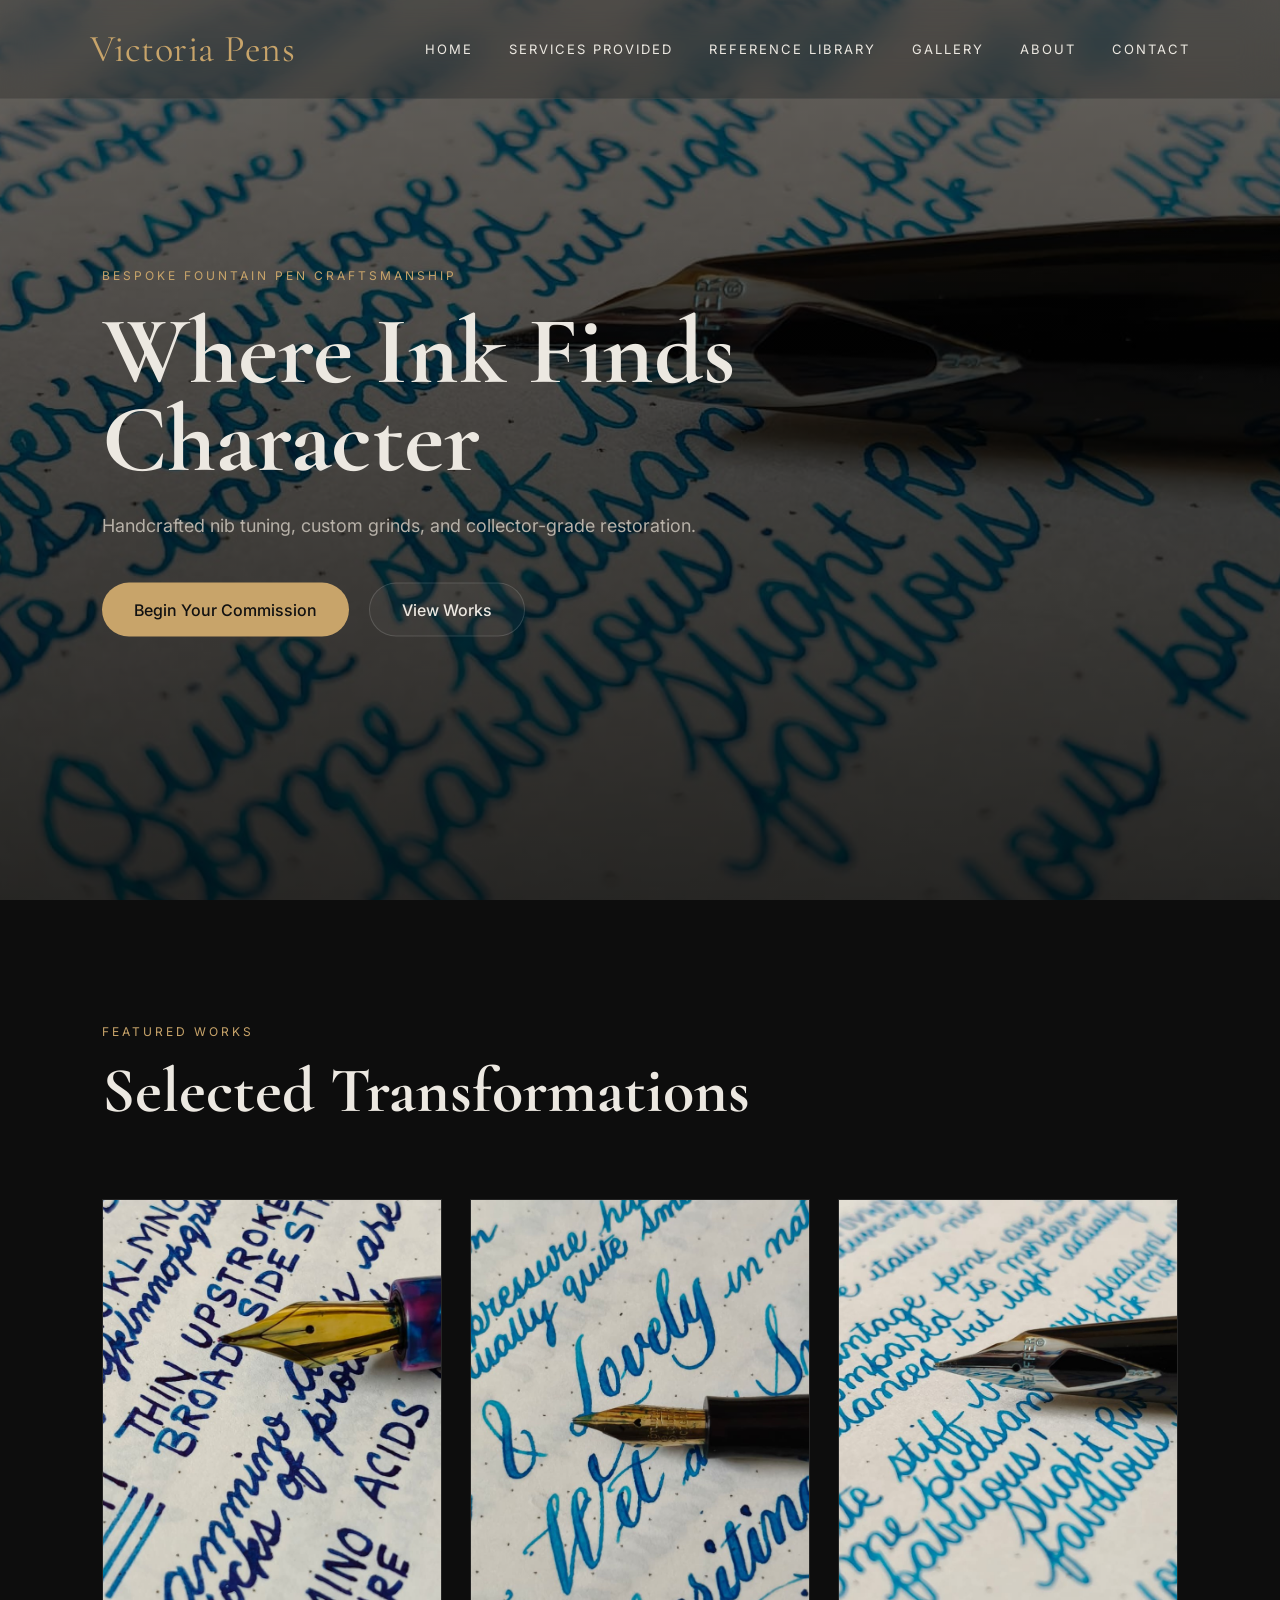
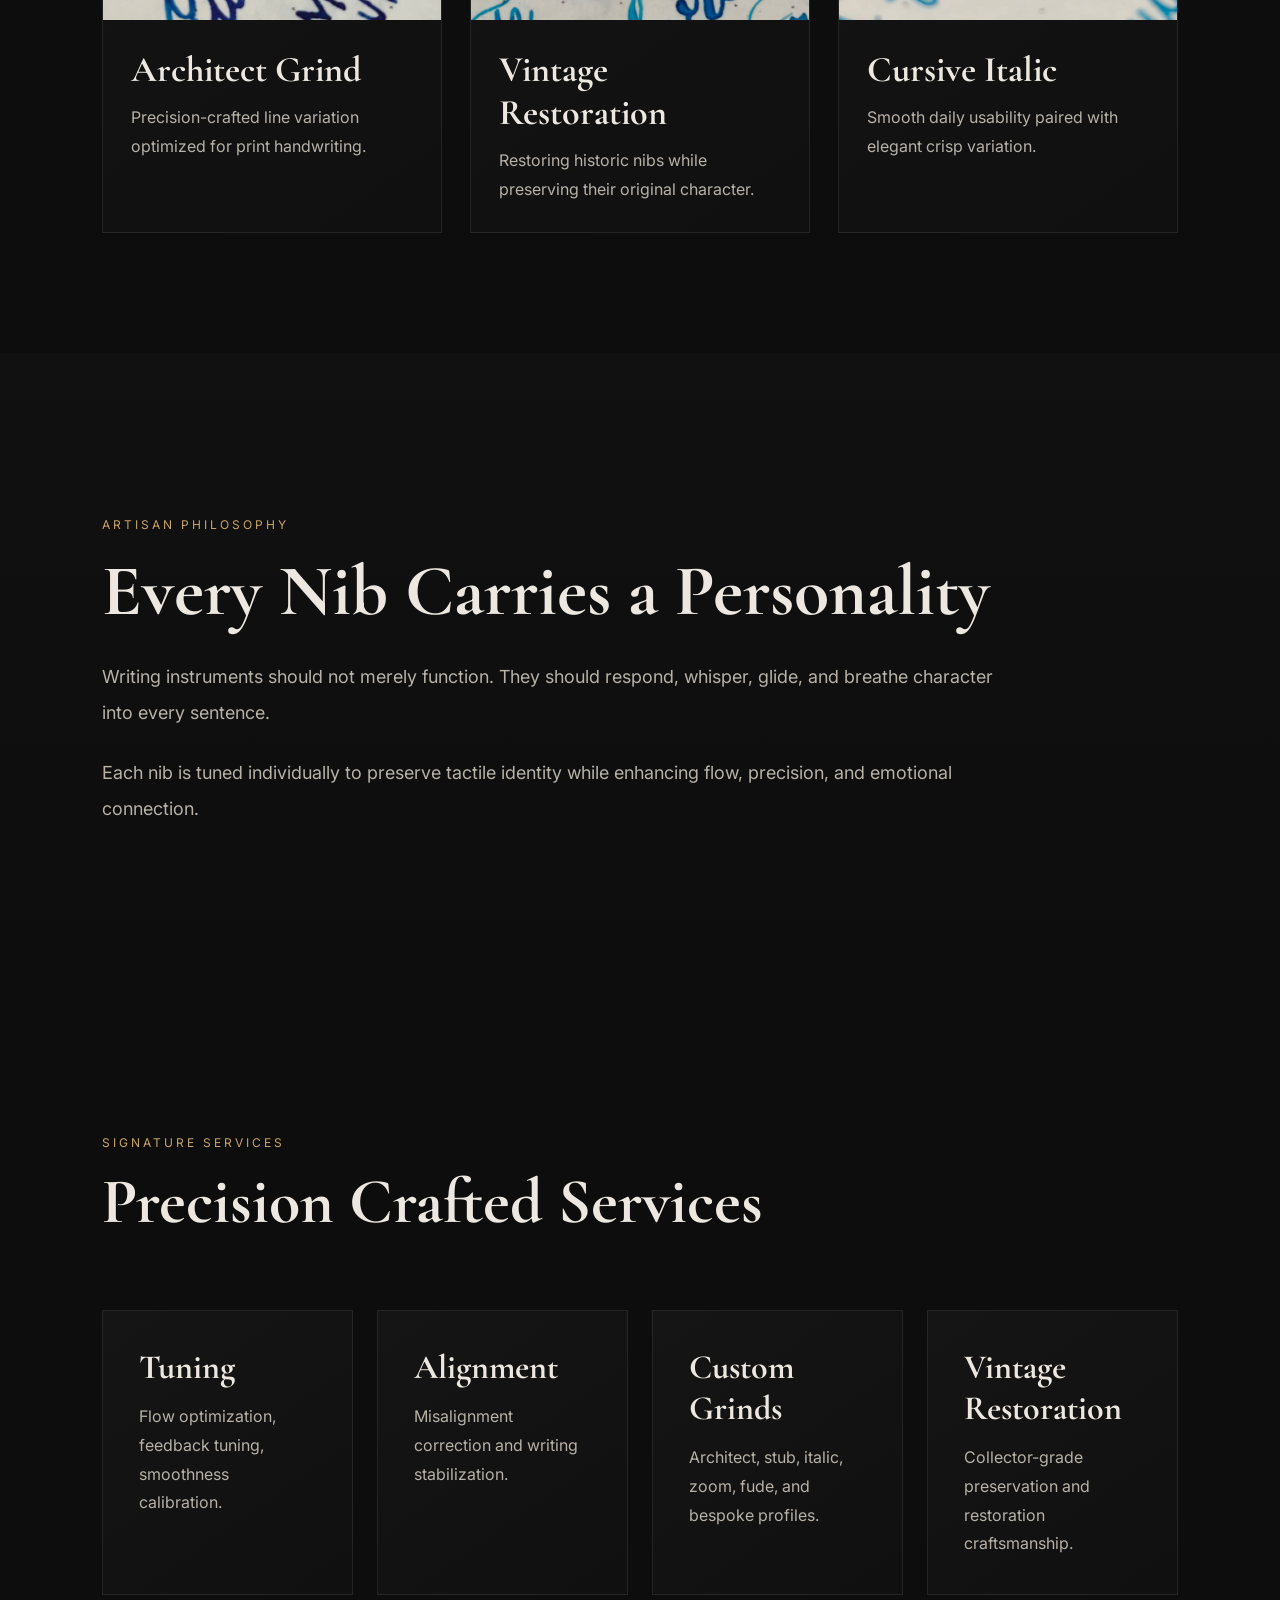
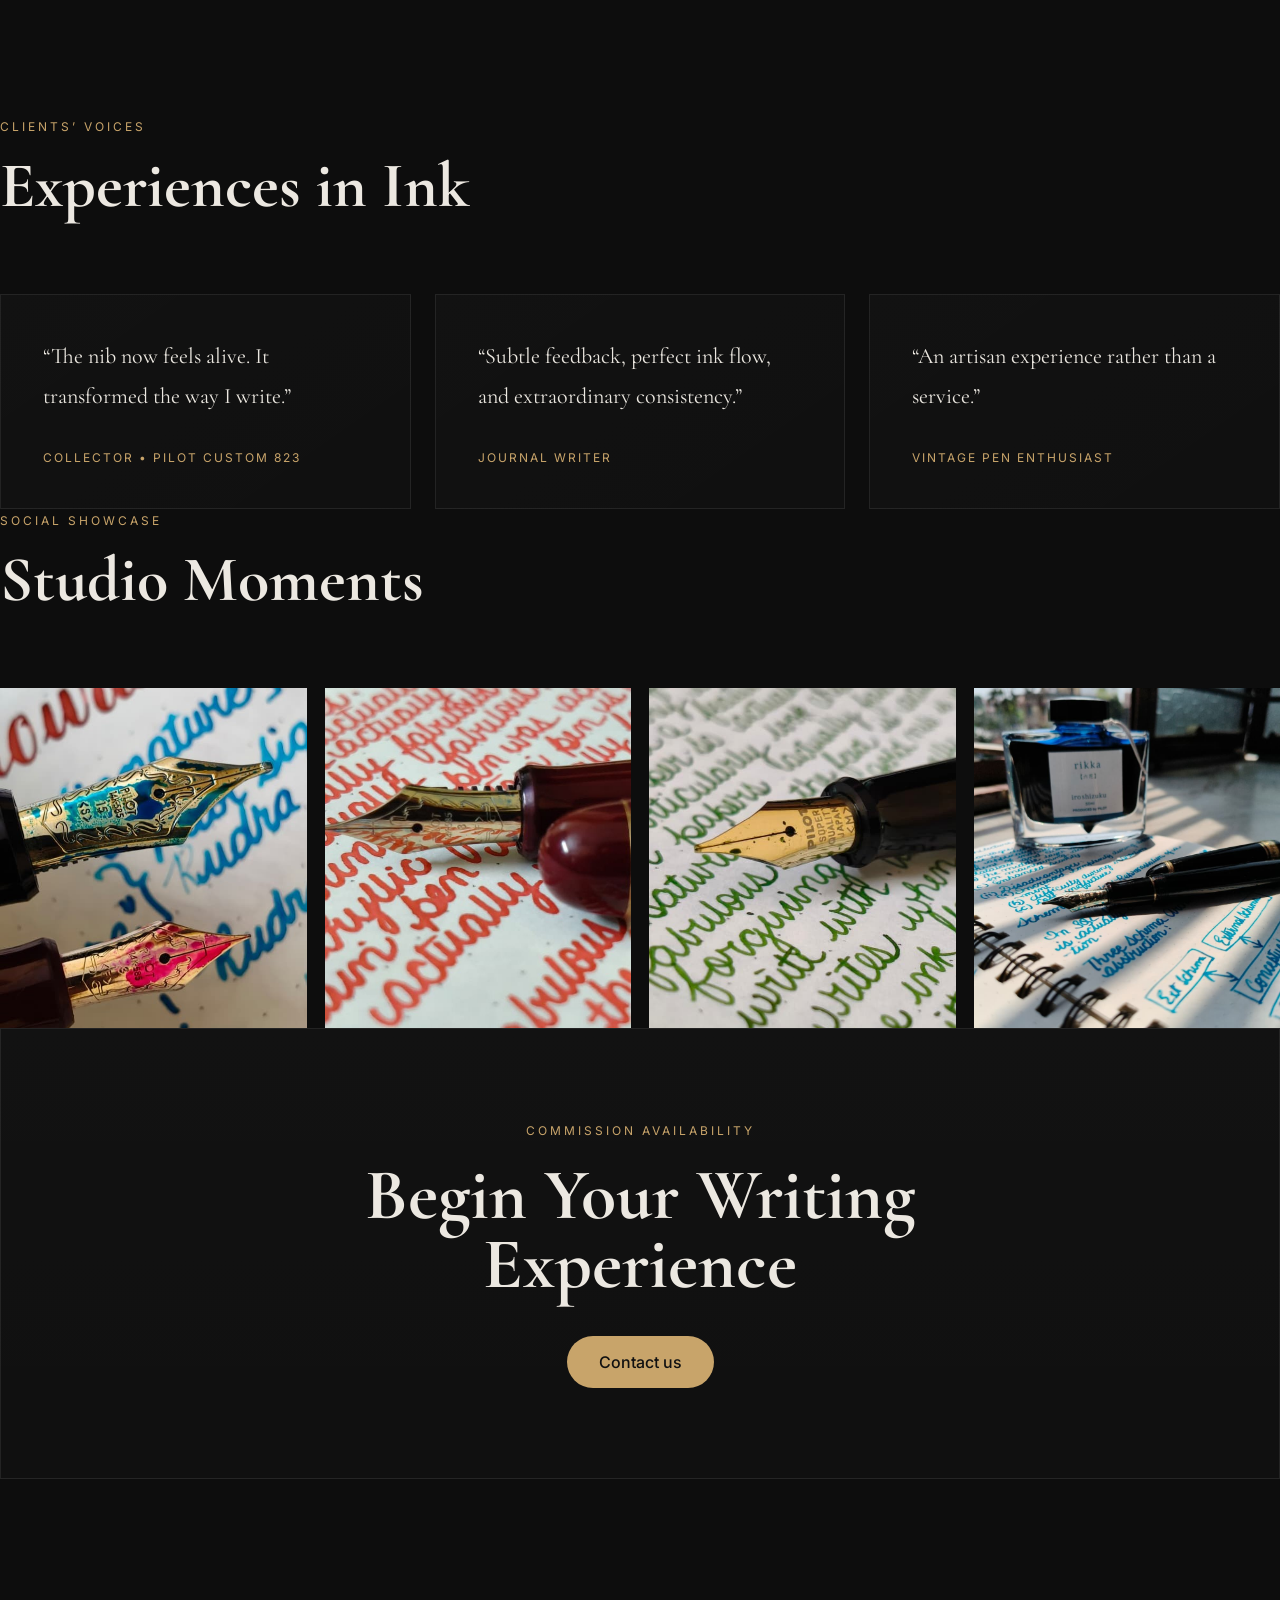
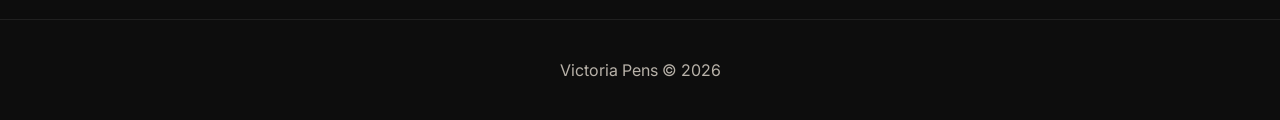
==== index.html @ be03575d "Add files via upload" ====
<!-- index.html -->
<!DOCTYPE html>
<html lang="en">
<head>
  <meta charset="UTF-8" />
  <meta name="viewport" content="width=device-width, initial-scale=1.0"/>
  <title>Victoria Pens</title>

  <link rel="stylesheet" href="css/style.css">
  <link rel="stylesheet" href="css/animations.css">
  <link rel="stylesheet" href="css/responsive.css">
</head>
<body>

  <div class="grain"></div>

  <header class="navbar">
    <a href="index.html"
       class="logo">
      Victoria Pens
    </a>

    <nav>
      <a href="index.html">Home</a>
      <a href="configurator.html">Services Provided</a>
      <a href="library.html">Reference Library</a>
      <a href="gallery.html">Gallery</a>
      <a href="about.html">About</a>
      <a href="contact.html">Contact</a>
    </nav>
  </header>

  <section class="hero">
    <img src="assets/images/hero-placeholder.jpeg" alt="">
    <div class="overlay"></div>

    <div class="hero-content">
      <span class="eyebrow">Bespoke Fountain Pen Craftsmanship</span>
      <h1>Where Ink Finds Character</h1>
      <p>
        Handcrafted nib tuning, custom grinds, and collector-grade restoration.
      </p>

      <div class="hero-buttons">
        <a href="configurator.html" class="btn-primary">Begin Your Commission</a>
        <a href="gallery.html" class="btn-secondary">View Works</a>
      </div>
    </div>
  </section>

  <section class="section reveal">
    <div class="section-heading">
      <span>Featured Works</span>
      <h2>Selected Transformations</h2>
    </div>

    <div class="featured-grid">
      <div class="featured-card">
        <img src="assets/images/nib-placeholder1.jpeg" alt="">
        <div class="card-content">
          <h3>Architect Grind</h3>
          <p>Precision-crafted line variation optimized for print handwriting.</p>
        </div>
      </div>

      <div class="featured-card">
        <img src="assets/images/nib-placeholder.jpeg" alt="">
        <div class="card-content">
          <h3>Vintage Restoration</h3>
          <p>Restoring historic nibs while preserving their original character.</p>
        </div>
      </div>

      <div class="featured-card">
        <img src="assets/images/nib-placeholder2.jpeg" alt="">
        <div class="card-content">
          <h3>Cursive Italic</h3>
          <p>Smooth daily usability paired with elegant crisp variation.</p>
        </div>
      </div>
    </div>
  </section>

  <section class="philosophy reveal">
    <div class="philosophy-content">
      <span>Artisan Philosophy</span>
      <h2>Every Nib Carries a Personality</h2>

      <p>
        Writing instruments should not merely function. They should respond,
        whisper, glide, and breathe character into every sentence.
      </p>

      <p>
        Each nib is tuned individually to preserve tactile identity while
        enhancing flow, precision, and emotional connection.
      </p>
    </div>
  </section>

  <section class="section reveal">
    <div class="section-heading">
      <span>Signature Services</span>
      <h2>Precision Crafted Services</h2>
    </div>

    <div class="service-grid">

      <div class="service-card">
        <h3>Tuning</h3>
        <p>Flow optimization, feedback tuning, smoothness calibration.</p>
      </div>

      <div class="service-card">
        <h3>Alignment</h3>
        <p>Misalignment correction and writing stabilization.</p>
      </div>

      <div class="service-card">
        <h3>Custom Grinds</h3>
        <p>Architect, stub, italic, zoom, fude, and bespoke profiles.</p>
      </div>

      <div class="service-card">
        <h3>Vintage Restoration</h3>
        <p>Collector-grade preservation and restoration craftsmanship.</p>
      </div>

    </div>
  </section>

  <section class="voices reveal">
    <div class="section-heading">
      <span>Clients’ Voices</span>
      <h2>Experiences in Ink</h2>
    </div>

    <div class="quote-grid">

      <div class="quote-card">
        <p>
          “The nib now feels alive. It transformed the way I write.”
        </p>
        <span>Collector • Pilot Custom 823</span>
      </div>

      <div class="quote-card">
        <p>
          “Subtle feedback, perfect ink flow, and extraordinary consistency.”
        </p>
        <span>Journal Writer</span>
      </div>

      <div class="quote-card">
        <p>
          “An artisan experience rather than a service.”
        </p>
        <span>Vintage Pen Enthusiast</span>
      </div>

    </div>
  </section>

  <section class="social-grid reveal">
    <div class="section-heading">
      <span>Social Showcase</span>
      <h2>Studio Moments</h2>
    </div>

    <div class="gallery-preview">
      <img src="assets/images/sample-placeholder.jpeg" alt="">
      <img src="assets/images/sample-placeholder1.jpeg" alt="">
      <img src="assets/images/sample-placeholder2.jpeg" alt="">
      <img src="assets/images/sample-placeholder3.jpeg" alt="">
    </div>
  </section>

  <section class="contact-preview reveal">
    <div class="contact-box">
      <span>Commission Availability</span>
      <h2>Begin Your Writing Experience</h2>

      <a href="contact.html" class="btn-primary">
        Contact us
      </a>
    </div>
  </section>

  <footer>
    <p>Victoria Pens © 2026</p>
  </footer>

  <script src="js/main.js"></script>
</body>
</html>
---- css/style.css ----
/* ========================================
   GLOBAL IMPORTS
======================================== */

@import url('https://fonts.googleapis.com/css2?family=Cormorant+Garamond:wght@400;500;600;700&family=Inter:wght@300;400;500;600&display=swap');

/* ========================================
   ROOT VARIABLES
======================================== */

:root{
  --bg:#0d0d0d;
  --bg2:#161616;
  --bg3:#1f1f1f;
  --gold:#c8a46a;
  --gold-soft:#d8b57d;
  --text:#ece8e1;
  --muted:#b7b1a8;
  --border:rgba(255,255,255,0.08);
}

/* ========================================
   GLOBAL RESET
======================================== */

*{
  margin:0;
  padding:0;
  box-sizing:border-box;
}

html{
  scroll-behavior:smooth;
}

body{
  background:var(--bg);
  color:var(--text);
  font-family:'Inter',sans-serif;
  overflow-x:hidden;
}

img{
  width:100%;
  display:block;
}

a{
  text-decoration:none;
  color:inherit;
}

button,
input,
textarea{
  font-family:'Inter',sans-serif;
}

/* ========================================
   GRAIN OVERLAY
======================================== */

.grain{
  position:fixed;
  inset:0;
  pointer-events:none;
  opacity:0.05;
  z-index:999;
  background-image:url("https://www.transparenttextures.com/patterns/paper-fibers.png");
}

/* ========================================
   NAVBAR
======================================== */

.navbar{
  position:fixed;

  top:0;
  left:0;

  width:100%;

  z-index:100;

  padding:26px 7%;

  display:flex;
  justify-content:space-between;
  align-items:center;

  background:rgba(0,0,0,.22);

  backdrop-filter:blur(18px);

  border-bottom:1px solid rgba(255,255,255,.05);
}

.logo{
  font-size:38px;

  color:var(--gold);

  font-family:'Cormorant Garamond',serif;

  letter-spacing:.5px;
}

nav{
  display:flex;

  gap:36px;
}

nav a{
  position:relative;

  font-size:13px;

  text-transform:uppercase;

  letter-spacing:2px;

  transition:.35s;
}

nav a::after{
  content:"";

  position:absolute;

  left:0;
  bottom:-8px;

  width:0%;
  height:1px;

  background:var(--gold);

  transition:.35s;
}

nav a:hover{
  color:var(--gold);
}

nav a:hover::after{
  width:100%;
}


/* ========================================
   HERO
======================================== */

.hero,
.configurator-hero{
  position:relative;
  height:100vh;
  overflow:hidden;
}

.hero img,
.configurator-hero img{
  width:100%;
  height:100%;
  object-fit:cover;
  transform:scale(1.05);
}

.overlay{
  position:absolute;
  inset:0;

  background:
  linear-gradient(
    to bottom,
    rgba(0,0,0,.55),
    rgba(0,0,0,.82)
  );
}

.hero-content,
.configurator-hero-content{
  position:absolute;
  top:50%;
  left:8%;
  transform:translateY(-50%);

  max-width:760px;

  z-index:5;
}

.hero-content span,
.configurator-hero-content span,
.eyebrow{
  color:var(--gold);
  text-transform:uppercase;
  letter-spacing:3px;
  font-size:12px;
}

.hero-content h1,
.configurator-hero-content h1{
  font-family:'Cormorant Garamond',serif;

  font-size:96px;

  line-height:.92;

  margin:24px 0;
}

.hero-content p,
.configurator-hero-content p{
  color:var(--muted);

  line-height:1.9;

  font-size:18px;

  max-width:620px;

  margin-bottom:40px;
}

.hero-buttons{
  display:flex;
  gap:20px;
  flex-wrap:wrap;
}

/* ========================================
   BUTTONS
======================================== */

.btn-primary,
.btn-secondary{
  display:inline-flex;
  align-items:center;
  justify-content:center;

  padding:16px 32px;

  border-radius:999px;

  transition:.4s;

  font-weight:500;
}

.btn-primary{
  background:var(--gold);
  color:#111;
}

.btn-primary:hover{
  transform:translateY(-4px);

  box-shadow:
  0 15px 35px rgba(200,164,106,.25);
}

.btn-secondary{
  border:1px solid rgba(255,255,255,.14);

  background:rgba(255,255,255,.03);

  color:var(--text);
}

.btn-secondary:hover{
  border-color:rgba(200,164,106,.45);
  transform:translateY(-4px);
}

/* ========================================
   GENERAL SECTIONS
======================================== */

.section{
  padding:120px 8%;
}

.section-heading{
  margin-bottom:70px;
}

.section-heading span{
  color:var(--gold);

  text-transform:uppercase;

  letter-spacing:3px;

  font-size:12px;
}

.section-heading h2{
  margin-top:12px;

  font-size:64px;

  font-family:'Cormorant Garamond',serif;
}

/* ========================================
   FEATURED GRID
======================================== */

.featured-grid{
  display:grid;
  grid-template-columns:repeat(3,1fr);
  gap:28px;
}

.featured-card{
  overflow:hidden;

  background:
  linear-gradient(
    145deg,
    rgba(255,255,255,.03),
    rgba(255,255,255,.01)
  );

  border:1px solid var(--border);

  transition:.45s;
}

.featured-card:hover{
  transform:translateY(-8px);

  border-color:rgba(200,164,106,.45);
}

.featured-card img{
  height:420px;
  object-fit:cover;
}

.card-content{
  padding:28px;
}

.card-content h3{
  font-size:36px;
  margin-bottom:12px;
  font-family:'Cormorant Garamond',serif;
}

.card-content p{
  color:var(--muted);
  line-height:1.8;
}

/* ========================================
   PHILOSOPHY SECTION
======================================== */

.philosophy{
  padding:160px 8%;

  background:
  linear-gradient(
    180deg,
    rgba(255,255,255,.015),
    transparent
  );
}

.philosophy-content{
  max-width:920px;
}

.philosophy-content span{
  color:var(--gold);
  text-transform:uppercase;
  letter-spacing:3px;
  font-size:12px;
}

.philosophy-content h2{
  font-size:72px;
  line-height:.95;
  margin:24px 0 34px;
  font-family:'Cormorant Garamond',serif;
}

.philosophy-content p{
  color:var(--muted);
  font-size:18px;
  line-height:2;
  margin-bottom:24px;
}

/* ========================================
   SERVICES
======================================== */

.service-grid{
  display:grid;
  grid-template-columns:repeat(4,1fr);
  gap:24px;
}

.service-card{
  padding:36px;

  background:
  linear-gradient(
    145deg,
    rgba(255,255,255,.03),
    rgba(255,255,255,.01)
  );

  border:1px solid var(--border);

  transition:.45s;
}

.service-card:hover{
  transform:translateY(-8px);

  border-color:rgba(200,164,106,.45);
}

.service-card h3{
  font-size:34px;
  margin-bottom:14px;
  font-family:'Cormorant Garamond',serif;
}

.service-card p{
  color:var(--muted);
  line-height:1.8;
}

/* ========================================
   QUOTES
======================================== */

.quote-grid{
  display:grid;
  grid-template-columns:repeat(3,1fr);
  gap:24px;
}

.quote-card{
  padding:42px;

  border:1px solid var(--border);

  background:
  linear-gradient(
    145deg,
    rgba(255,255,255,.02),
    rgba(255,255,255,.01)
  );
}

.quote-card p{
  font-size:22px;
  line-height:1.8;
  margin-bottom:30px;
  font-family:'Cormorant Garamond',serif;
}

.quote-card span{
  color:var(--gold);
  text-transform:uppercase;
  letter-spacing:2px;
  font-size:12px;
}

/* ========================================
   SOCIAL GALLERY
======================================== */

.gallery-preview{
  display:grid;
  grid-template-columns:repeat(4,1fr);
  gap:18px;
}

.gallery-preview img{
  height:340px;
  object-fit:cover;

  transition:.45s;
}

.gallery-preview img:hover{
  transform:scale(1.03);
}

/* ========================================
   CONTACT PREVIEW
======================================== */

.contact-preview{
  padding-bottom:140px;
}

.contact-box{
  padding:90px;

  text-align:center;

  border:1px solid var(--border);

  background:
  linear-gradient(
    180deg,
    rgba(255,255,255,.02),
    rgba(255,255,255,.01)
  );
}

.contact-box span{
  color:var(--gold);
  text-transform:uppercase;
  letter-spacing:3px;
  font-size:12px;
}

.contact-box h2{
  font-size:72px;
  line-height:.95;
  margin:22px auto 38px;
  max-width:760px;
  font-family:'Cormorant Garamond',serif;
}

/* ========================================
   FOOTER
======================================== */

footer{
  padding:40px 8%;

  border-top:1px solid var(--border);

  text-align:center;

  color:var(--muted);
}

/* ========================================
   GALLERY PAGE
======================================== */

.masonry-grid{
  columns:3;
  column-gap:20px;
}

.masonry-item{
  break-inside:avoid;
  margin-bottom:20px;
}

.masonry-item img{
  border:1px solid var(--border);
  transition:.4s;
  cursor:pointer;
}

.masonry-item img:hover{
  transform:scale(1.02);
}

.lightbox{
  position:fixed;
  inset:0;

  background:rgba(0,0,0,.92);

  display:flex;
  align-items:center;
  justify-content:center;

  opacity:0;
  pointer-events:none;

  transition:.4s;

  z-index:9999;
}

.lightbox.active{
  opacity:1;
  pointer-events:auto;
}

.lightbox img{
  width:auto;
  max-width:85%;
  max-height:85%;
}

/* ========================================
   CONTACT PAGE
======================================== */

.contact-form{
  max-width:900px;
  margin:auto;
}

.contact-form form{
  display:flex;
  flex-direction:column;
  gap:22px;
}

.contact-form input,
.contact-form textarea{
  background:rgba(255,255,255,.03);

  border:1px solid var(--border);

  padding:22px;

  color:var(--text);

  font-size:15px;
}

.contact-form textarea{
  min-height:220px;
  resize:none;
}

.contact-form input:focus,
.contact-form textarea:focus{
  outline:none;

  border-color:rgba(200,164,106,.45);
}

/* ========================================
   CONFIGURATOR
======================================== */
.configurator-container{
  display:grid;

  grid-template-columns:1.5fr .75fr;

  gap:50px;

  align-items:start;
}

.configurator-left{
  display:flex;
  flex-direction:column;
  gap:120px;
}

.config-block{
  position:relative;
}

.config-block::before{
  content:"";

  position:absolute;

  left:-30px;
  top:0;

  width:1px;
  height:100%;

  background:
  linear-gradient(
    to bottom,
    rgba(200,164,106,.45),
    transparent
  );
}

.config-title span{
  color:var(--gold);
  text-transform:uppercase;
  letter-spacing:3px;
  font-size:12px;
}

.config-title h3{
  font-size:64px;
  margin-top:14px;
  margin-bottom:40px;
  font-family:'Cormorant Garamond',serif;
}

/* ========================================
   CONFIG INPUTS
======================================== */

.luxury-inputs{
  display:grid;
  grid-template-columns:1fr 1fr;
  gap:20px;
}

.luxury-inputs input{
  background:rgba(255,255,255,.03);

  border:1px solid var(--border);

  padding:22px;

  color:var(--text);
}

/* ========================================
   MATERIAL GRID
======================================== */

.material-grid{
  display:grid;
  grid-template-columns:repeat(2,1fr);
  gap:24px;
}

.material-card,
.service-mini-card{
  position:relative;

  overflow:hidden;

  background:
  linear-gradient(
    145deg,
    rgba(255,255,255,.03),
    rgba(255,255,255,.01)
  );

  border:1px solid var(--border);

  cursor:pointer;

  transition:.45s;
}

.material-card{
  padding:34px;
}

.service-mini-card{
  padding:24px;
  min-height:210px;
}

.material-card:hover,
.service-mini-card:hover{
  transform:translateY(-6px);

  border-color:rgba(200,164,106,.45);
}

.material-card.selected,
.service-mini-card.selected{
  border-color:var(--gold);

  box-shadow:
  0 0 40px rgba(200,164,106,.12);
}

.material-card h4,
.service-mini-card h4{
  font-size:30px;
  margin-bottom:12px;
  font-family:'Cormorant Garamond',serif;
}

.material-card p,
.service-mini-card p{
  color:var(--muted);
  line-height:1.7;
  font-size:14px;
}

.service-mini-card span{
  display:block;
  margin-top:18px;
  color:var(--gold);
  text-transform:uppercase;
  letter-spacing:2px;
  font-size:12px;
}

/* ========================================
   SERVICE TIERS
======================================== */

.service-tier{
  margin-bottom:70px;
}

.service-tier-header{
  margin-bottom:34px;
  position:relative;
  padding-left:28px;
}

.service-tier-header::before{
  content:"";

  position:absolute;

  left:0;
  top:8px;

  width:4px;
  height:90%;

  border-radius:999px;

  background:
  linear-gradient(
    to bottom,
    var(--gold),
    rgba(200,164,106,.2)
  );
}

.service-tier-header span{
  color:var(--gold);

  text-transform:uppercase;

  letter-spacing:5px;

  font-size:20px;

  font-weight:700;
}

.service-tier-header h4{
  margin-top:14px;

  font-size:68px;

  line-height:.95;

  font-family:'Cormorant Garamond',serif;
}

.service-grid-modern{
  display:grid;
  grid-template-columns:1fr;
  gap:18px;
}

.tier-two-grid{
  grid-template-columns:repeat(2,1fr);
}

/* ========================================
   SIDEBAR
======================================== */
.configurator-sidebar{

  position:sticky;

  top:110px;

  align-self:start;

  height:max-content;

}

.summary-card{
  padding:40px;

  border:1px solid var(--border);

  background:
  linear-gradient(
    180deg,
    rgba(20,20,20,.96),
    rgba(10,10,10,.96)
  );
}

.summary-card h2{
  font-size:54px;
  margin:24px 0;
  font-family:'Cormorant Garamond',serif;
}

.summary-price{
  margin:60px 0;

  color:var(--gold);

  font-family:'Cormorant Garamond',serif;
}

.summary-price::before{
  content:"₹";

  font-size:120px;

  color:var(--gold);
}

.summary-price #livePrice{
  display:block;

  font-size:120px;

  line-height:.82;

  letter-spacing:-6px;

  font-weight:700;

  color:#f3e7d1;

  font-family:'Cormorant Garamond',serif;
}

.small-price-text{
  display:block;

  font-size:24px !important;

  line-height:1.3 !important;

  letter-spacing:0 !important;

  max-width:240px;
}

.summary-details{
  display:flex;
  flex-direction:column;
  gap:30px;
}

.summary-item{
  padding-bottom:24px;
  border-bottom:1px solid rgba(255,255,255,.06);
}

.summary-item label{
  display:block;
  margin-bottom:12px;
  color:var(--gold);
  text-transform:uppercase;
  letter-spacing:2px;
  font-size:11px;
}

.summary-item p{
  line-height:1.8;
}

.summary-btn{
  width:100%;
  margin-top:40px;
}

/* ========================================
   REVEAL ANIMATION
======================================== */

.reveal{
  opacity:0;
  transform:translateY(40px);
  transition:1s;
}

.reveal.active{
  opacity:1;
  transform:translateY(0);
}

/* ========================================
   RESPONSIVE
======================================== */

@media(max-width:1200px){

  .featured-grid,
  .service-grid,
  .quote-grid{
    grid-template-columns:repeat(2,1fr);
  }

}

@media(max-width:1100px){

  .configurator-container{
    grid-template-columns:1fr;
  }

  .configurator-sidebar{
    position:relative;
    top:auto;
  }

}

@media(max-width:900px){

  .featured-grid,
  .service-grid,
  .quote-grid,
  .gallery-preview,
  .material-grid,
  .tier-two-grid,
  .luxury-inputs{
    grid-template-columns:1fr;
  }

  .masonry-grid{
    columns:1;
  }

}

@media(max-width:768px){

  nav{
    display:none;
  }

  .hero,
  .configurator-hero{
    height:75vh;
  }

  .hero-content h1,
  .configurator-hero-content h1{
    font-size:58px;
  }

  .section-heading h2,
  .config-title h3,
  .contact-box h2,
  .philosophy-content h2{
    font-size:42px;
  }

  .service-tier-header h4{
    font-size:42px;
  }

  .summary-card h2{
    font-size:42px;
  }

  .summary-price::before,
  .summary-price #livePrice{
    font-size:72px;
  }

  .contact-box{
    padding:50px 30px;
  }

}

@media(max-width:480px){

  .hero-content,
  .configurator-hero-content{
    left:5%;
    max-width:90%;
  }

  .hero-content h1,
  .configurator-hero-content h1{
    font-size:38px;
  }

}
---- css/animations.css ----
/* css/animations.css */

.reveal{
  opacity:0;
  transform:translateY(60px);
  transition:1s ease;
}

.reveal.active{
  opacity:1;
  transform:translateY(0);
}
---- css/responsive.css ----
/* css/responsive.css */

@media(max-width:1100px){

  .featured-grid,
  .service-grid,
  .quote-grid,
  .gallery-preview{
    grid-template-columns:1fr 1fr;
  }

  .hero h1{
    font-size:72px;
  }
}

@media(max-width:768px){

  nav{
    display:none;
  }

  .hero h1{
    font-size:52px;
  }

  .section-heading h2{
    font-size:42px;
  }

  .featured-grid,
  .service-grid,
  .quote-grid,
  .gallery-preview{
    grid-template-columns:1fr;
  }

  .hero-buttons{
    flex-direction:column;
  }

  .contact-box{
    padding:50px 30px;
  }

  .contact-box h2{
    font-size:42px;
  }
}
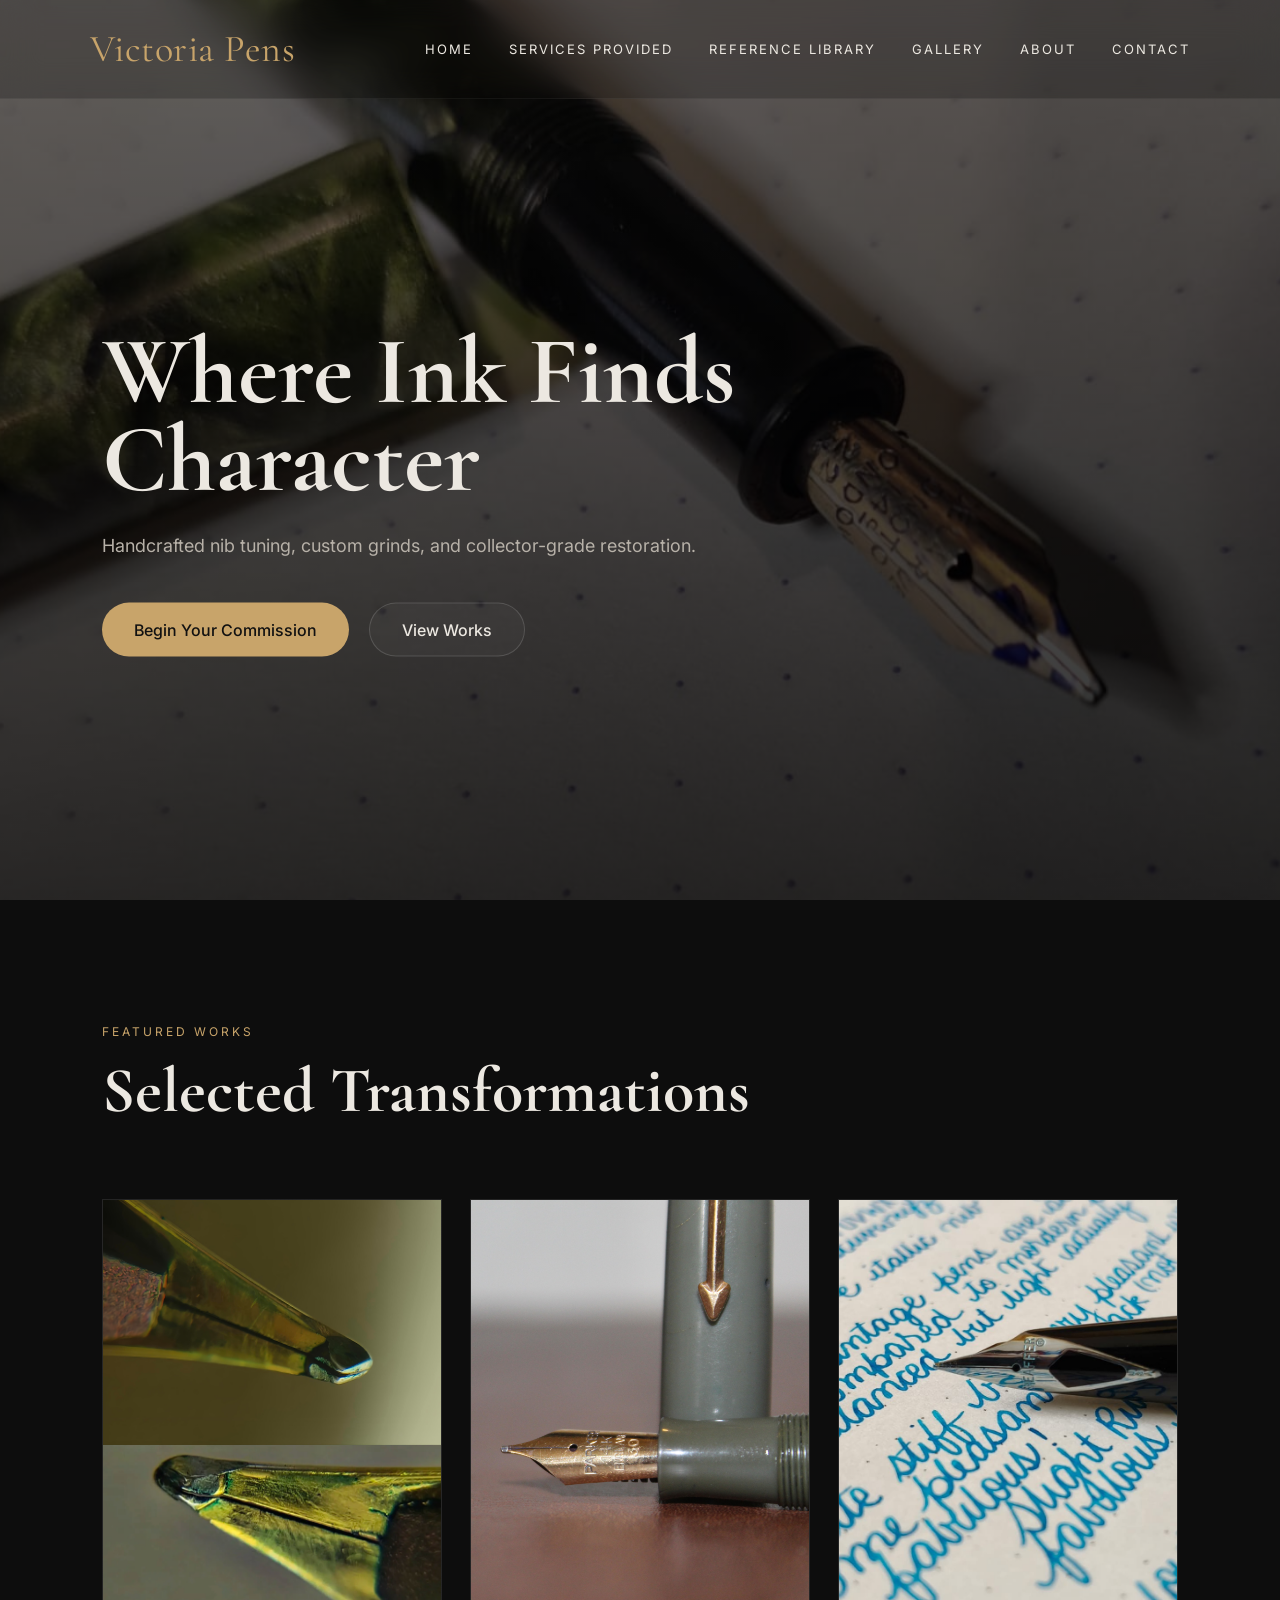
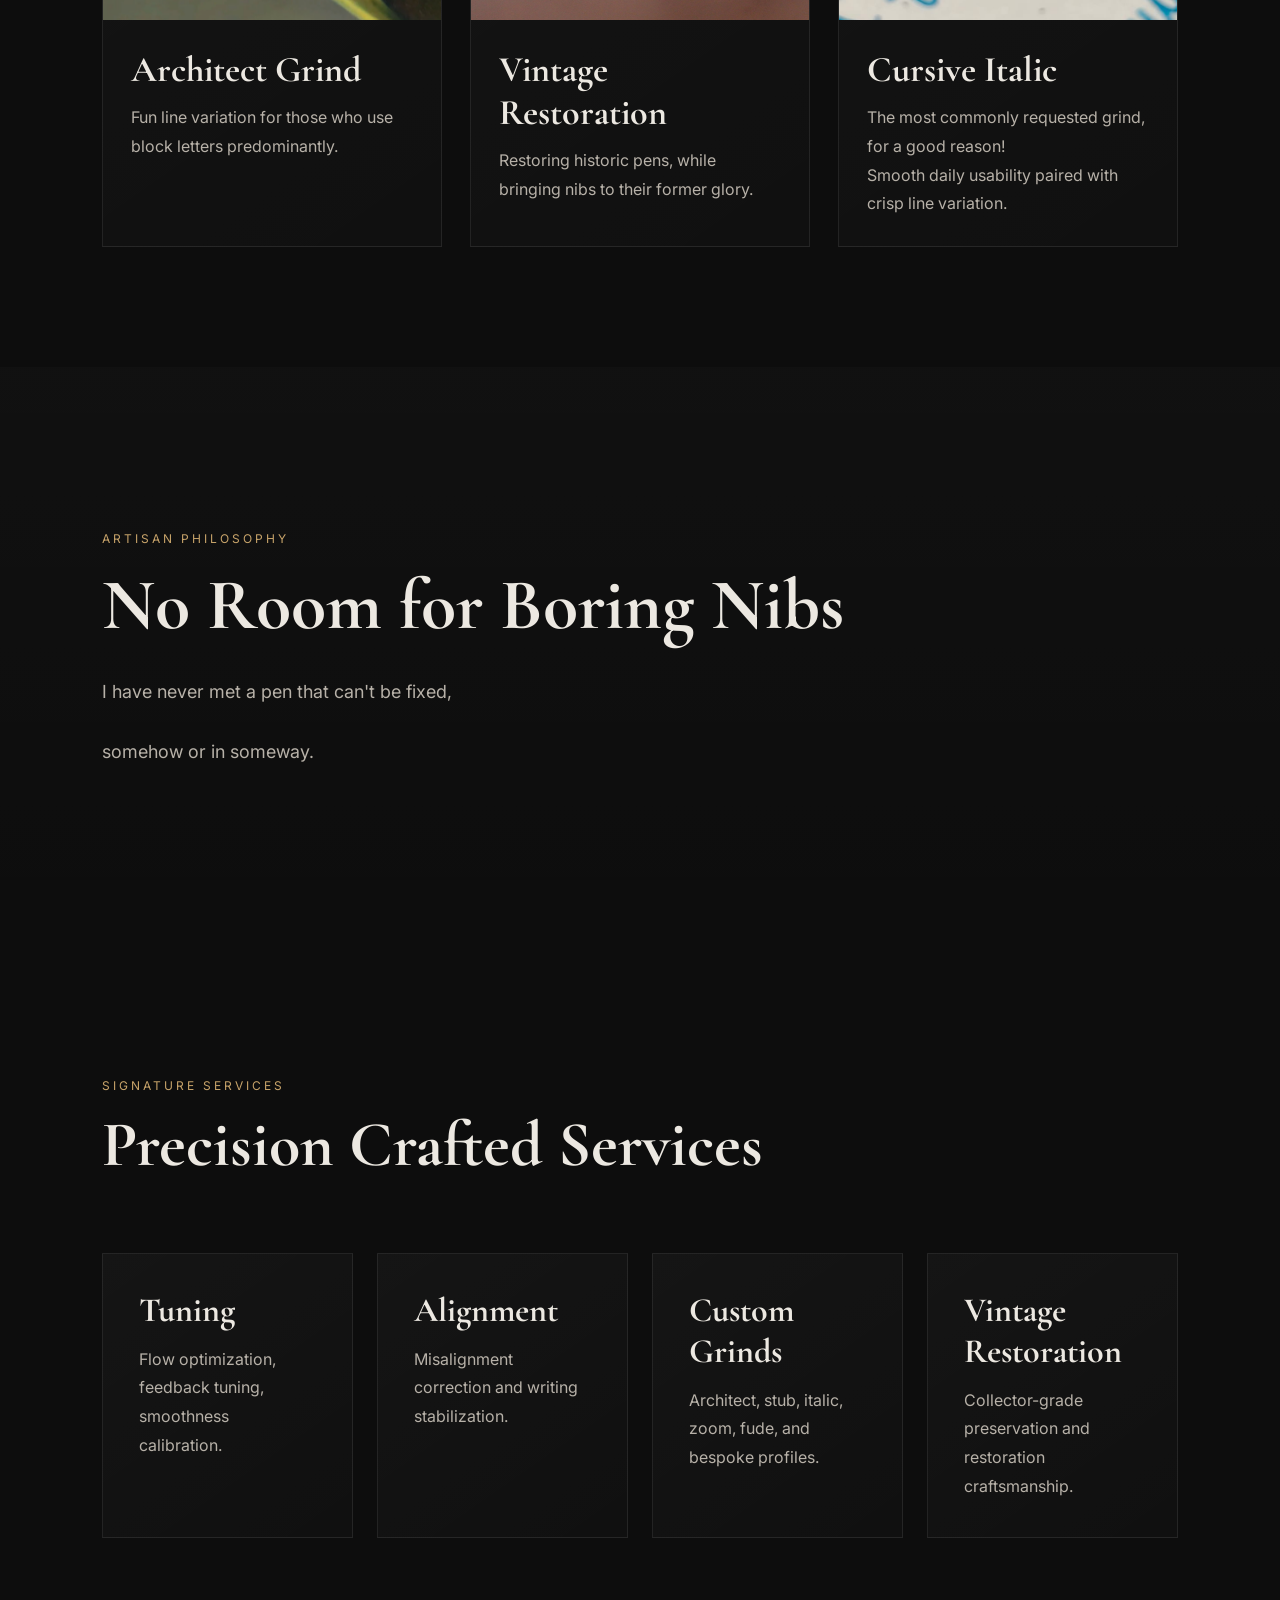
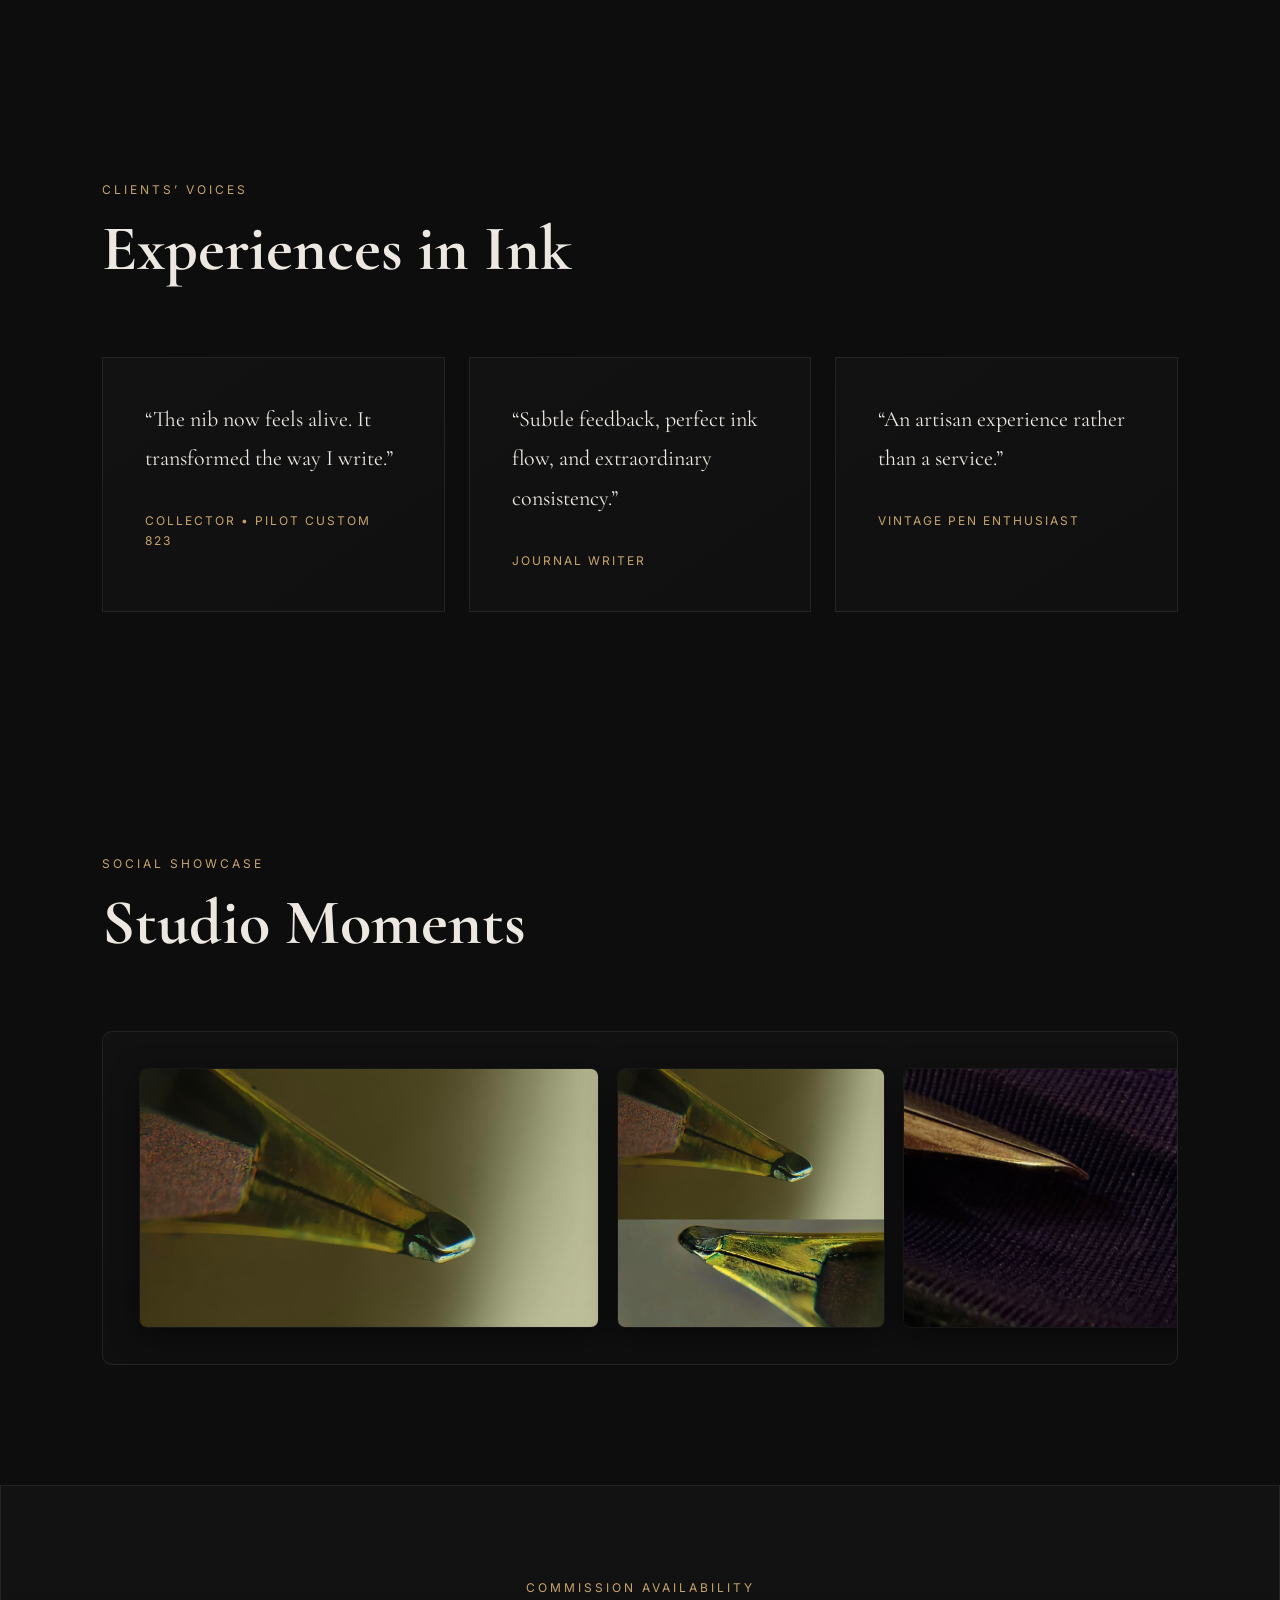
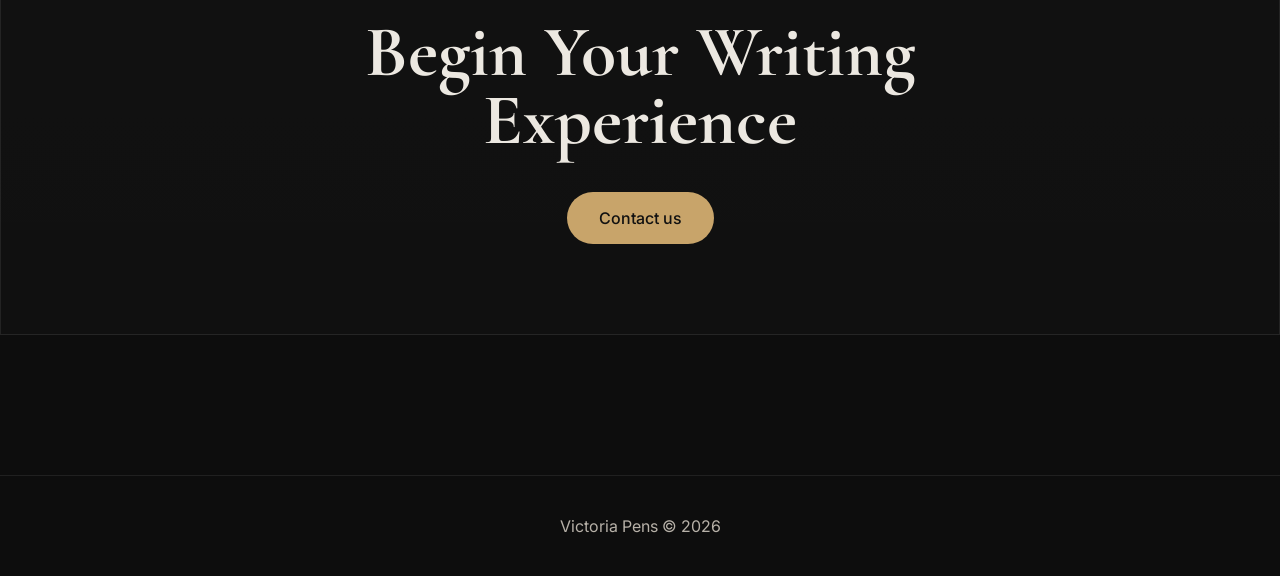
==== commit 6dcdfda8: "Add files via upload" ====
--- a/index.html
+++ b/index.html
@@ -28,14 +28,21 @@
       <a href="about.html">About</a>
       <a href="contact.html">Contact</a>
     </nav>
+    <button class="hamburger">
+  <span></span>
+  <span></span>
+  <span></span>
+</button>
   </header>
 
   <section class="hero">
-    <img src="assets/images/hero-placeholder.jpeg" alt="">
+    <img src="assets\images\onoto-lander2.jpeg" alt="">
     <div class="overlay"></div>
 
     <div class="hero-content">
-      <span class="eyebrow">Bespoke Fountain Pen Craftsmanship</span>
+      <br>
+      <br>
+      <br>
       <h1>Where Ink Finds Character</h1>
       <p>
         Handcrafted nib tuning, custom grinds, and collector-grade restoration.
@@ -56,18 +63,18 @@
 
     <div class="featured-grid">
       <div class="featured-card">
-        <img src="assets/images/nib-placeholder1.jpeg" alt="">
+        <img src="assets\images\COLLAGE2.jpg" alt="">
         <div class="card-content">
           <h3>Architect Grind</h3>
-          <p>Precision-crafted line variation optimized for print handwriting.</p>
+          <p>Fun line variation for those who use block letters predominantly.</p>
         </div>
       </div>
 
       <div class="featured-card">
-        <img src="assets/images/nib-placeholder.jpeg" alt="">
+        <img src="assets\images\PARKERVINTAGE.jpg" alt="">
         <div class="card-content">
           <h3>Vintage Restoration</h3>
-          <p>Restoring historic nibs while preserving their original character.</p>
+          <p>Restoring historic pens, while bringing nibs to their former glory.</p>
         </div>
       </div>
 
@@ -75,7 +82,7 @@
         <img src="assets/images/nib-placeholder2.jpeg" alt="">
         <div class="card-content">
           <h3>Cursive Italic</h3>
-          <p>Smooth daily usability paired with elegant crisp variation.</p>
+          <p>The most commonly requested grind, for a good reason! <br> Smooth daily usability paired with crisp line variation.</p>
         </div>
       </div>
     </div>
@@ -84,16 +91,14 @@
   <section class="philosophy reveal">
     <div class="philosophy-content">
       <span>Artisan Philosophy</span>
-      <h2>Every Nib Carries a Personality</h2>
+      <h2>No Room for Boring Nibs</h2>
 
       <p>
-        Writing instruments should not merely function. They should respond,
-        whisper, glide, and breathe character into every sentence.
+       I have never met a pen that can't be fixed,
       </p>
 
       <p>
-        Each nib is tuned individually to preserve tactile identity while
-        enhancing flow, precision, and emotional connection.
+        somehow or in someway.
       </p>
     </div>
   </section>
@@ -167,11 +172,37 @@
       <h2>Studio Moments</h2>
     </div>
 
-    <div class="gallery-preview">
-      <img src="assets/images/sample-placeholder.jpeg" alt="">
-      <img src="assets/images/sample-placeholder1.jpeg" alt="">
-      <img src="assets/images/sample-placeholder2.jpeg" alt="">
-      <img src="assets/images/sample-placeholder3.jpeg" alt="">
+    <div class="gallery-preview" id="gallery-preview">
+      <div class="carousel-slider">
+        <div class="carousel-track">
+          <img src="assets/images/archtect_macro.jpeg" alt="">
+          <img src="assets/images/COLLAGE2.jpg" alt="">
+          <img src="assets/images/dippen.jpeg" alt="">
+          <img src="assets/images/hero-placeholder.jpeg" alt="">
+          <img src="assets/images/hero-placeholder1.jpeg" alt="">
+          <img src="assets/images/lander-onoto1.jpeg" alt="">
+          <img src="assets/images/lyrics.jpeg" alt="">
+          <img src="assets/images/marcotester.jpg" alt="">
+          <img src="assets/images/multiplepens.jpg" alt="">
+          <img src="assets/images/nib-placeholder.jpeg" alt="">
+          <img src="assets/images/nib-placeholder1.jpeg" alt="">
+          <img src="assets/images/nib-placeholder2.jpeg" alt="">
+          <img src="assets/images/onoto-full-body.jpeg" alt="">
+          <img src="assets/images/onoto-lander2.jpeg" alt="">
+          <img src="assets/images/onoto-writing-sample.jpeg" alt="">
+          <img src="assets/images/over-under-feed.jpeg" alt="">
+          <img src="assets/images/PARKERVINTAGE.jpg" alt="">
+          <img src="assets/images/sample-placeholder.jpeg" alt="">
+          <img src="assets/images/sample-placeholder1.jpeg" alt="">
+          <img src="assets/images/sample-placeholder2.jpeg" alt="">
+          <img src="assets/images/sample-placeholder3.jpeg" alt="">
+          <img src="assets/images/sample-placeholder4.jpeg" alt="">
+          <img src="assets/images/VINTAGEN8B3.jpg" alt="">
+          <img src="assets/images/watermancloseup.jpg" alt="">
+          <img src="assets/images/watermanfullpen.jpg" alt="">
+        </div>
+        <div class="carousel-track" aria-hidden="true"></div>
+      </div>
     </div>
   </section>
 
--- a/css/style.css
+++ b/css/style.css
@@ -97,6 +97,8 @@
   border-bottom:1px solid rgba(255,255,255,.05);
 }
 
+
+
 .logo{
   font-size:38px;
 
@@ -481,20 +483,80 @@
 ======================================== */
 
 .gallery-preview{
-  display:grid;
-  grid-template-columns:repeat(4,1fr);
-  gap:18px;
+  /* horizontal looping carousel container */
+  overflow:hidden;
+  position:relative;
+  padding:36px;
+  border-radius:10px;
+  background:linear-gradient(180deg, rgba(255,255,255,.02), rgba(255,255,255,.01));
+  border:1px solid var(--border);
 }
 
 .gallery-preview img{
-  height:340px;
+  height:260px;
   object-fit:cover;
-
   transition:.45s;
 }
 
 .gallery-preview img:hover{
   transform:scale(1.03);
+}
+
+/* Carousel internals */
+.carousel-slider{
+  display:flex;
+  width:auto;
+  align-items:center;
+  animation-name:carousel-scroll;
+  animation-timing-function:linear;
+  animation-iteration-count:infinite;
+  animation-duration:20s; /* will be tuned by JS */
+  will-change:transform;
+  backface-visibility:hidden;
+  transform-style:preserve-3d;
+  transform:translate3d(0,0,0);
+}
+
+.carousel-track{
+  display:flex;
+}
+
+@keyframes carousel-scroll{
+  from{ transform:translateX(0); }
+  to{ transform:translateX(var(--scroll-end)); }
+}
+
+.gallery-preview:hover .carousel-slider{
+  animation-play-state:paused;
+}
+
+/* Clients' Voices padding (was missing) */
+.voices{
+  padding:120px 8%;
+}
+
+/* Social grid section padding so gallery-preview sits nicely */
+.social-grid{
+  padding:120px 8%;
+}
+
+/* make gallery images look nicer */
+.gallery-preview img{
+  border-radius:8px;
+  box-shadow:0 8px 30px rgba(0,0,0,.45);
+  border:1px solid rgba(255,255,255,.03);
+}
+
+/* Ensure carousel images don't shrink and have consistent spacing */
+.carousel-track img{
+  margin-right:18px;
+  flex:0 0 auto;
+  display:block;
+  width:auto;
+  height:260px;
+  object-fit:cover;
+  -webkit-backface-visibility: hidden;
+  backface-visibility: hidden;
 }
 
 /* ========================================
@@ -630,10 +692,7 @@
   font-size:15px;
 }
 
-.contact-form textarea{
-  min-height:220px;
-  resize:none;
-}
+
 
 .contact-form input:focus,
 .contact-form textarea:focus{
@@ -1085,3 +1144,81 @@
   }
 
 }
+/* =========================
+   MOBILE NAVIGATION
+========================= */
+
+.hamburger{
+  display:none;
+  width:48px;
+  height:48px;
+  border:none;
+  background:rgba(255,255,255,.04);
+  border:1px solid rgba(255,255,255,.08);
+  backdrop-filter:blur(20px);
+  border-radius:14px;
+  cursor:pointer;
+  z-index:1001;
+}
+
+.hamburger span{
+  display:block;
+  width:22px;
+  height:2px;
+  background:var(--text);
+  margin:5px auto;
+  transition:.35s ease;
+}
+
+.hamburger.active span:nth-child(1){
+  transform:translateY(7px) rotate(45deg);
+}
+
+.hamburger.active span:nth-child(2){
+  opacity:0;
+}
+
+.hamburger.active span:nth-child(3){
+  transform:translateY(-7px) rotate(-45deg);
+}
+
+@media(max-width:768px){
+
+  .hamburger{
+    display:block;
+  }
+
+  nav{
+    position:fixed;
+
+    top:0;
+    right:-100%;
+
+    width:320px;
+    height:100vh;
+
+    display:flex;
+    flex-direction:column;
+    justify-content:center;
+    align-items:center;
+
+    gap:30px;
+
+    background:rgba(8,8,8,.97);
+
+    backdrop-filter:blur(30px);
+
+    transition:.45s ease;
+
+    z-index:1000;
+  }
+
+  nav.active{
+    right:0;
+  }
+
+  nav a{
+    font-size:16px;
+    letter-spacing:3px;
+  }
+}
--- a/css/responsive.css
+++ b/css/responsive.css
@@ -8,42 +8,46 @@
   .gallery-preview{
     grid-template-columns:1fr 1fr;
   }
-
-  .hero h1{
-    font-size:72px;
-  }
-}
-
-@media(max-width:768px){
-
-  nav{
-    display:none;
-  }
-
-  .hero h1{
-    font-size:52px;
-  }
-
   .section-heading h2{
     font-size:42px;
   }
 
-  .featured-grid,
-  .service-grid,
-  .quote-grid,
-  .gallery-preview{
-    grid-template-columns:1fr;
+  .hero h1{
+    @media(max-width:768px){
+
+      nav{
+        display:none;
+      }
+
+      .hero h1{
+        font-size:52px;
+      }
+
+      .section-heading h2{
+        font-size:42px;
+      }
+
+      .featured-grid,
+      .service-grid,
+      .quote-grid,
+      .gallery-preview{
+        grid-template-columns:1fr;
+      }
+
+      .hero-buttons{
+        flex-direction:column;
+      }
+
+      .contact-box{
+        padding:50px 30px;
+      }
+
+      .contact-box h2{
+        font-size:42px;
+      }
+
+  
+    }
   }
-
-  .hero-buttons{
-    flex-direction:column;
-  }
-
-  .contact-box{
-    padding:50px 30px;
-  }
-
-  .contact-box h2{
-    font-size:42px;
-  }
+  .navbar.nav-open nav a{ font-size:20px; letter-spacing:3px; }
 }
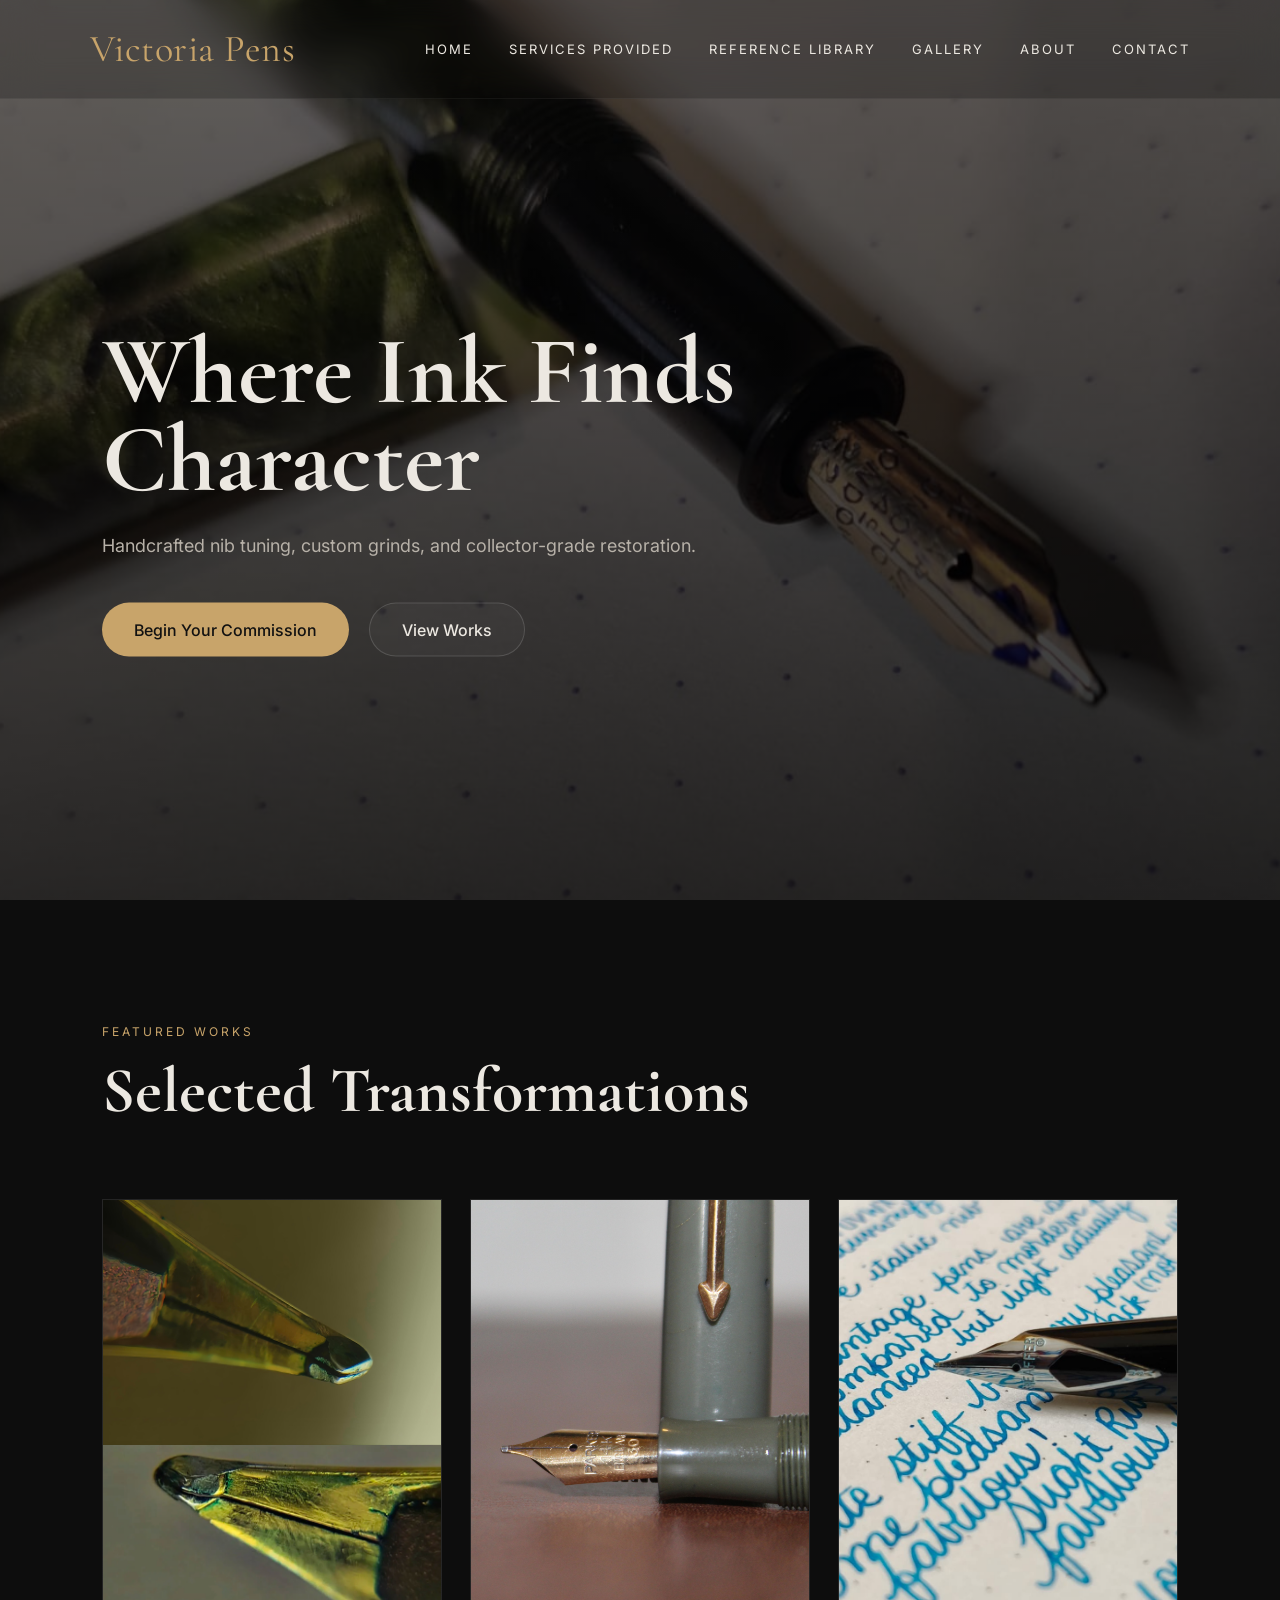
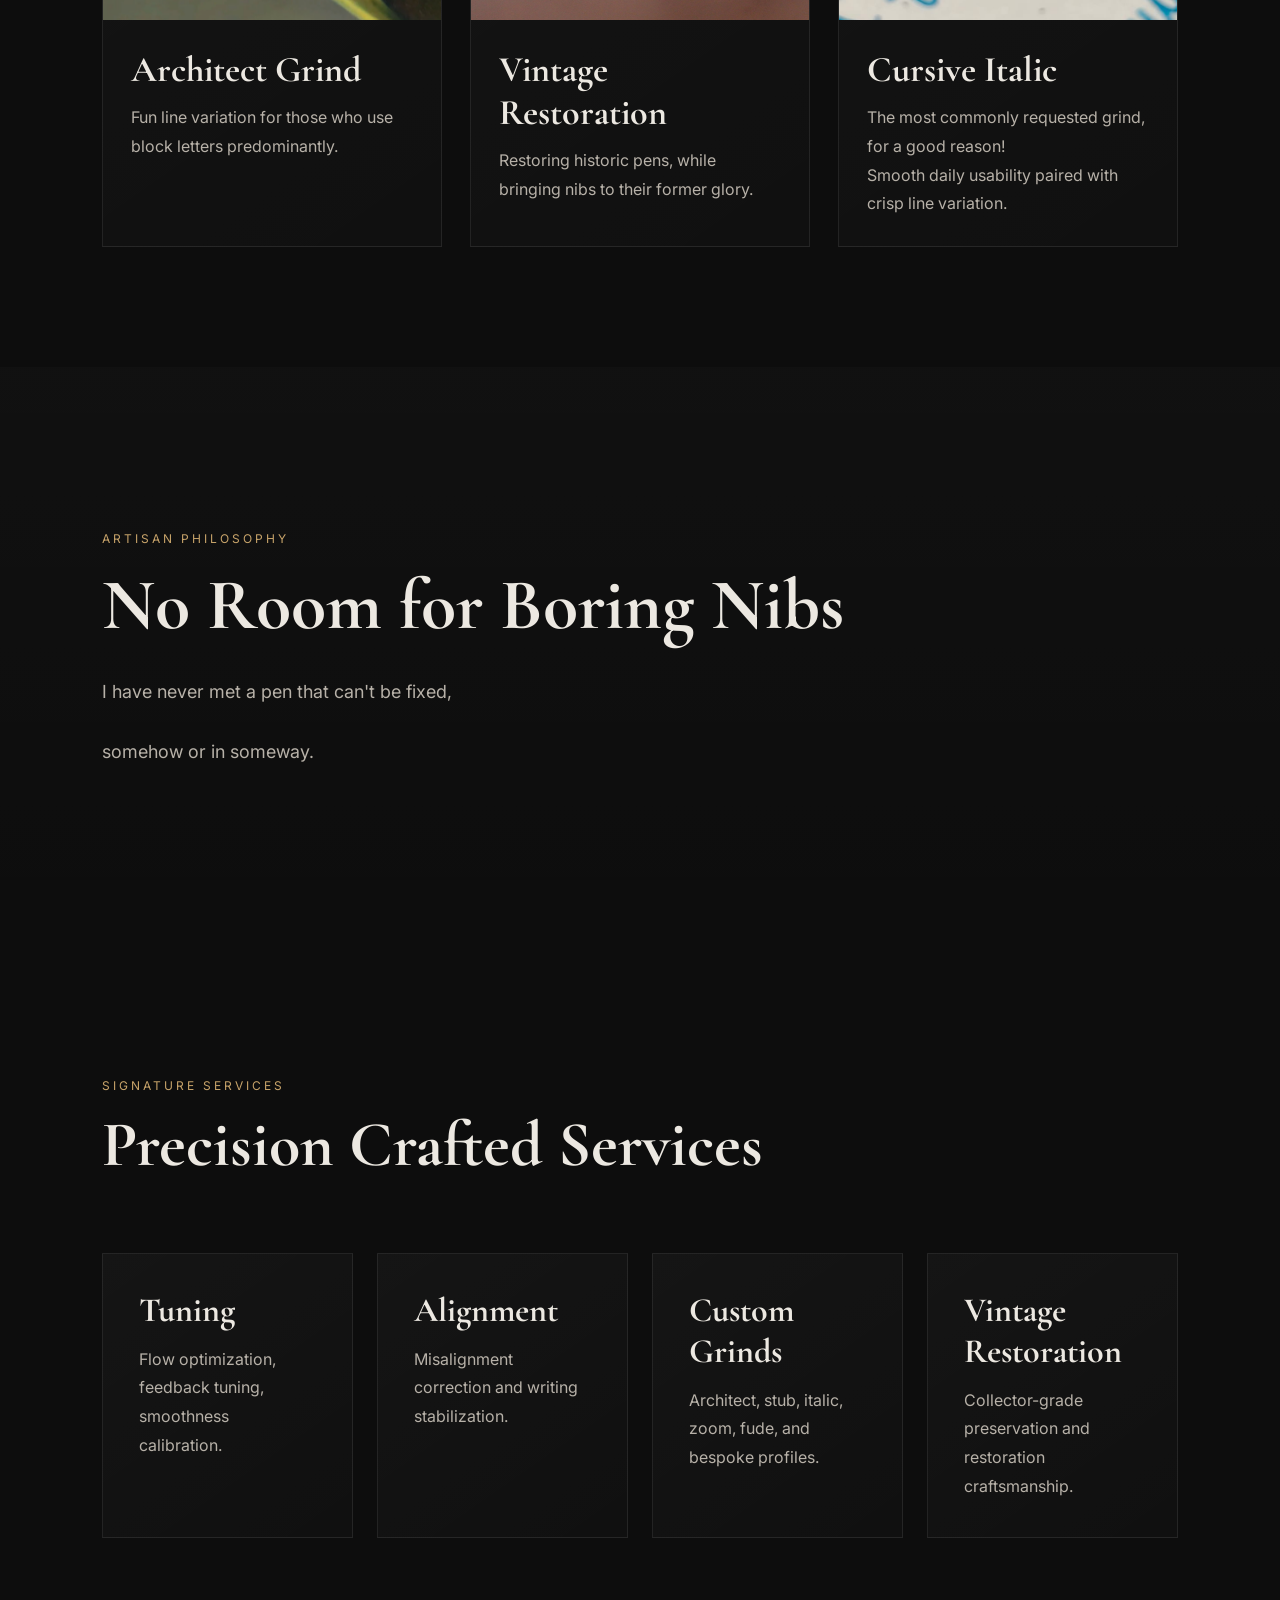
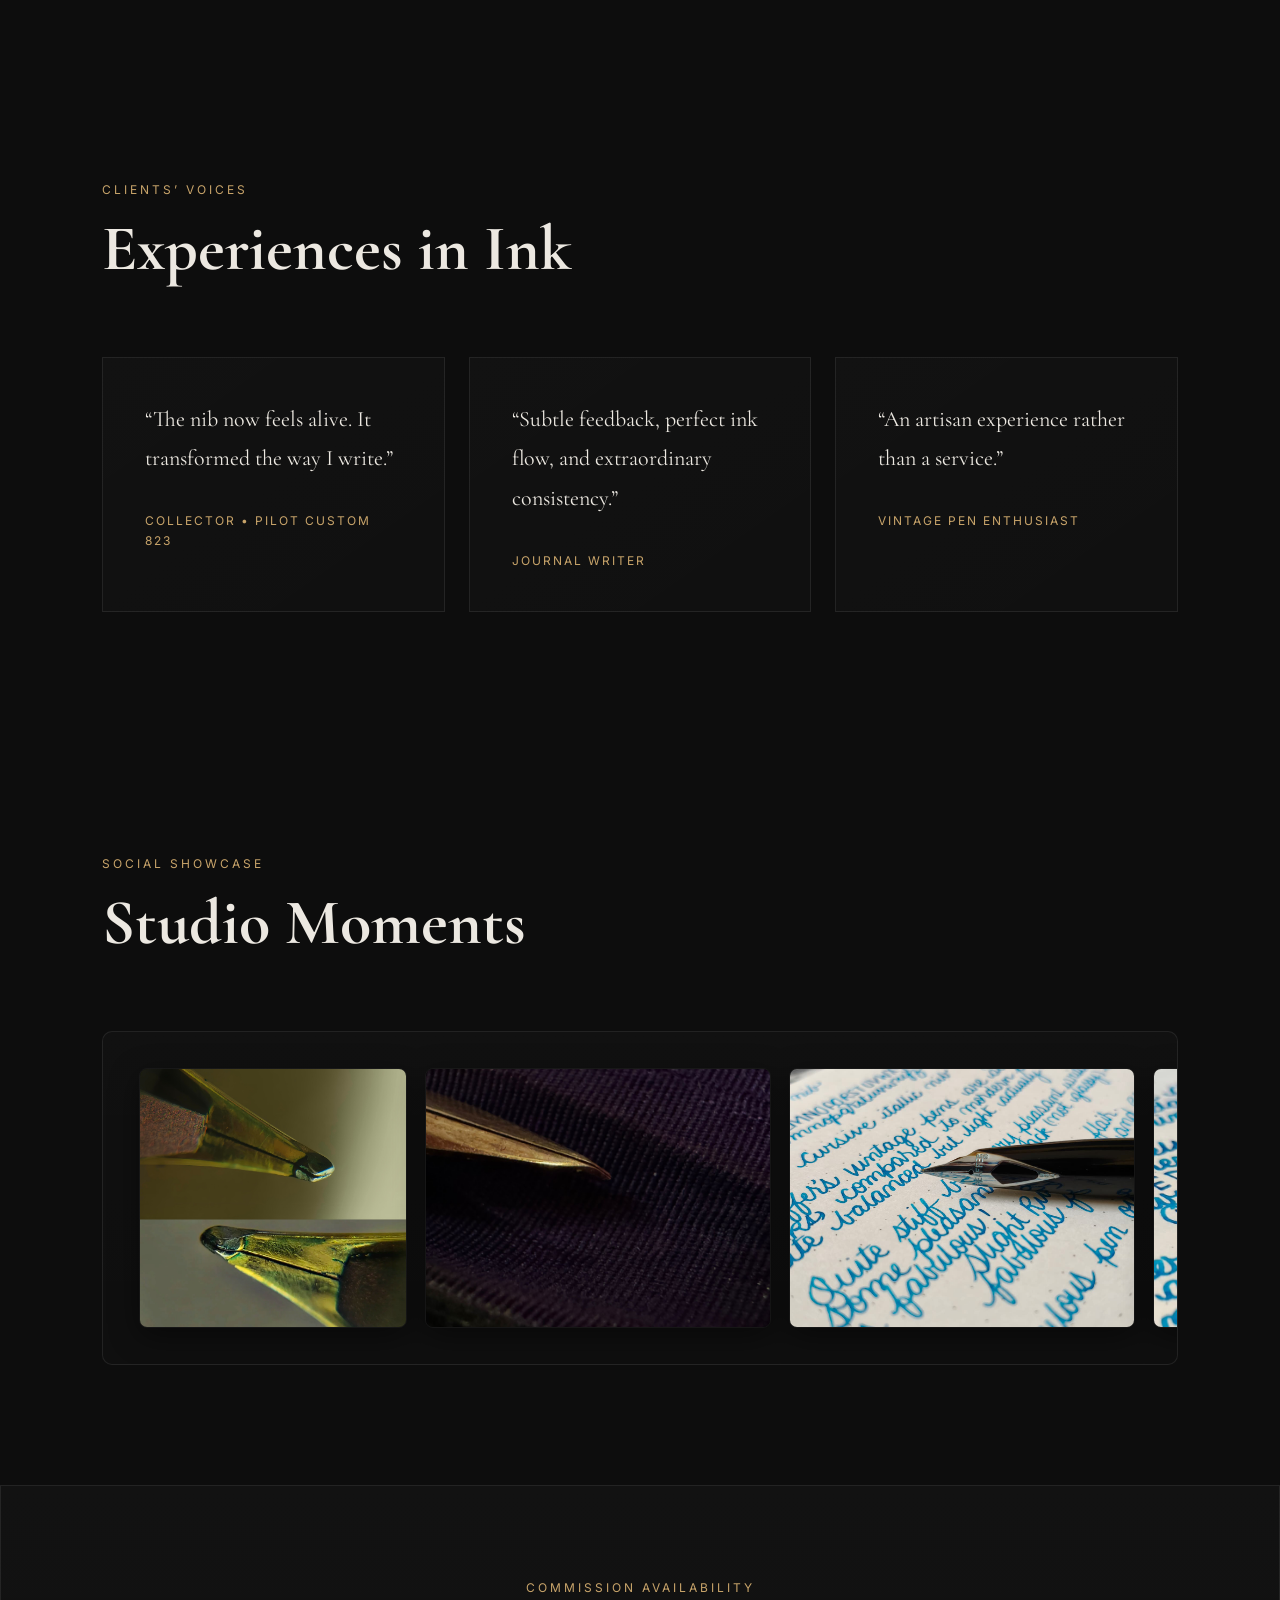
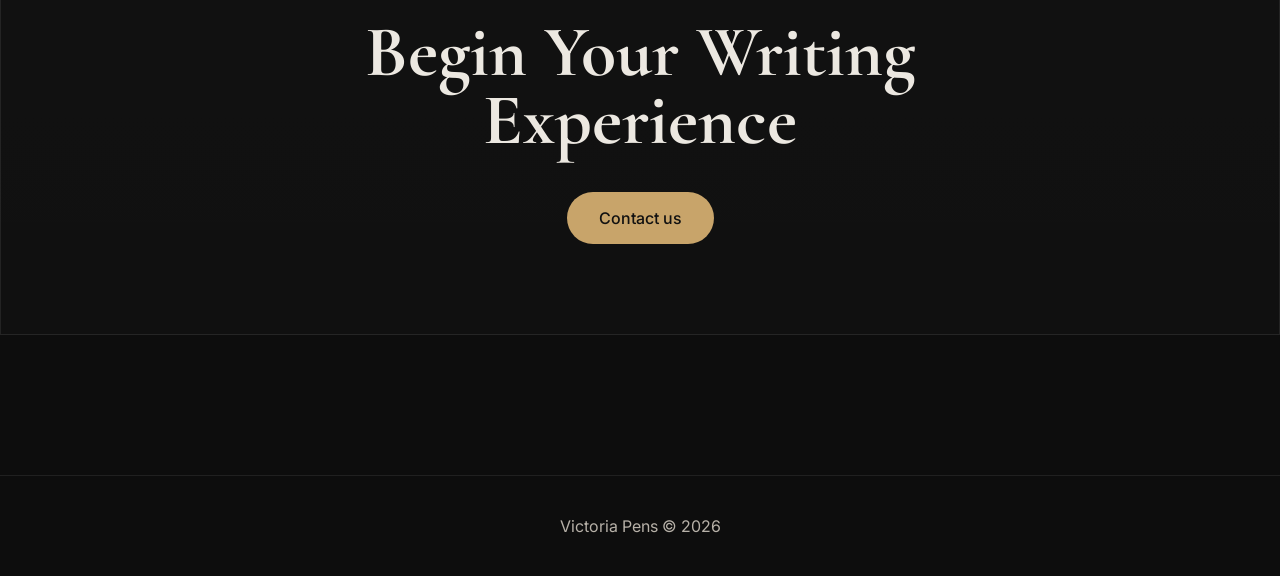
==== commit b73c1aa6: "Add files via upload" ====
--- a/index.html
+++ b/index.html
@@ -175,7 +175,7 @@
     <div class="gallery-preview" id="gallery-preview">
       <div class="carousel-slider">
         <div class="carousel-track">
-          <img src="assets/images/archtect_macro.jpeg" alt="">
+          
           <img src="assets/images/COLLAGE2.jpg" alt="">
           <img src="assets/images/dippen.jpeg" alt="">
           <img src="assets/images/hero-placeholder.jpeg" alt="">
--- a/css/style.css
+++ b/css/style.css
@@ -32,6 +32,8 @@
 
 html{
   scroll-behavior:smooth;
+  width:100%;
+  overflow-x:hidden;
 }
 
 body{
@@ -39,6 +41,8 @@
   color:var(--text);
   font-family:'Inter',sans-serif;
   overflow-x:hidden;
+  width:100%;
+  max-width:100%;
 }
 
 img{
@@ -1135,7 +1139,13 @@
   .hero-content,
   .configurator-hero-content{
     left:5%;
+    width:90%;
     max-width:90%;
+  }
+
+  .navbar{
+    padding-left:5%;
+    padding-right:5%;
   }
 
   .hero-content h1,
@@ -1144,6 +1154,10 @@
   }
 
 }
+/* =========================
+   MOBILE NAVIGATION
+========================= */
+
 /* =========================
    MOBILE NAVIGATION
 ========================= */
@@ -1158,7 +1172,7 @@
   backdrop-filter:blur(20px);
   border-radius:14px;
   cursor:pointer;
-  z-index:1001;
+  z-index:1002;
 }
 
 .hamburger span{
@@ -1190,35 +1204,37 @@
 
   nav{
     position:fixed;
-
     top:0;
-    right:-100%;
+    right:0;
 
     width:320px;
     height:100vh;
 
-    display:flex;
+    display:flex !important;
     flex-direction:column;
     justify-content:center;
     align-items:center;
 
-    gap:30px;
-
-    background:rgba(8,8,8,.97);
-
+    gap:28px;
+
+    background:rgba(10,10,10,.97);
     backdrop-filter:blur(30px);
 
+    transform:translateX(100%);
     transition:.45s ease;
 
-    z-index:1000;
+    z-index:1001;
   }
 
   nav.active{
-    right:0;
+    transform:translateX(0);
   }
 
   nav a{
+    color:var(--text) !important;
     font-size:16px;
     letter-spacing:3px;
-  }
-}
+    text-transform:uppercase;
+    display:block;
+  }
+}
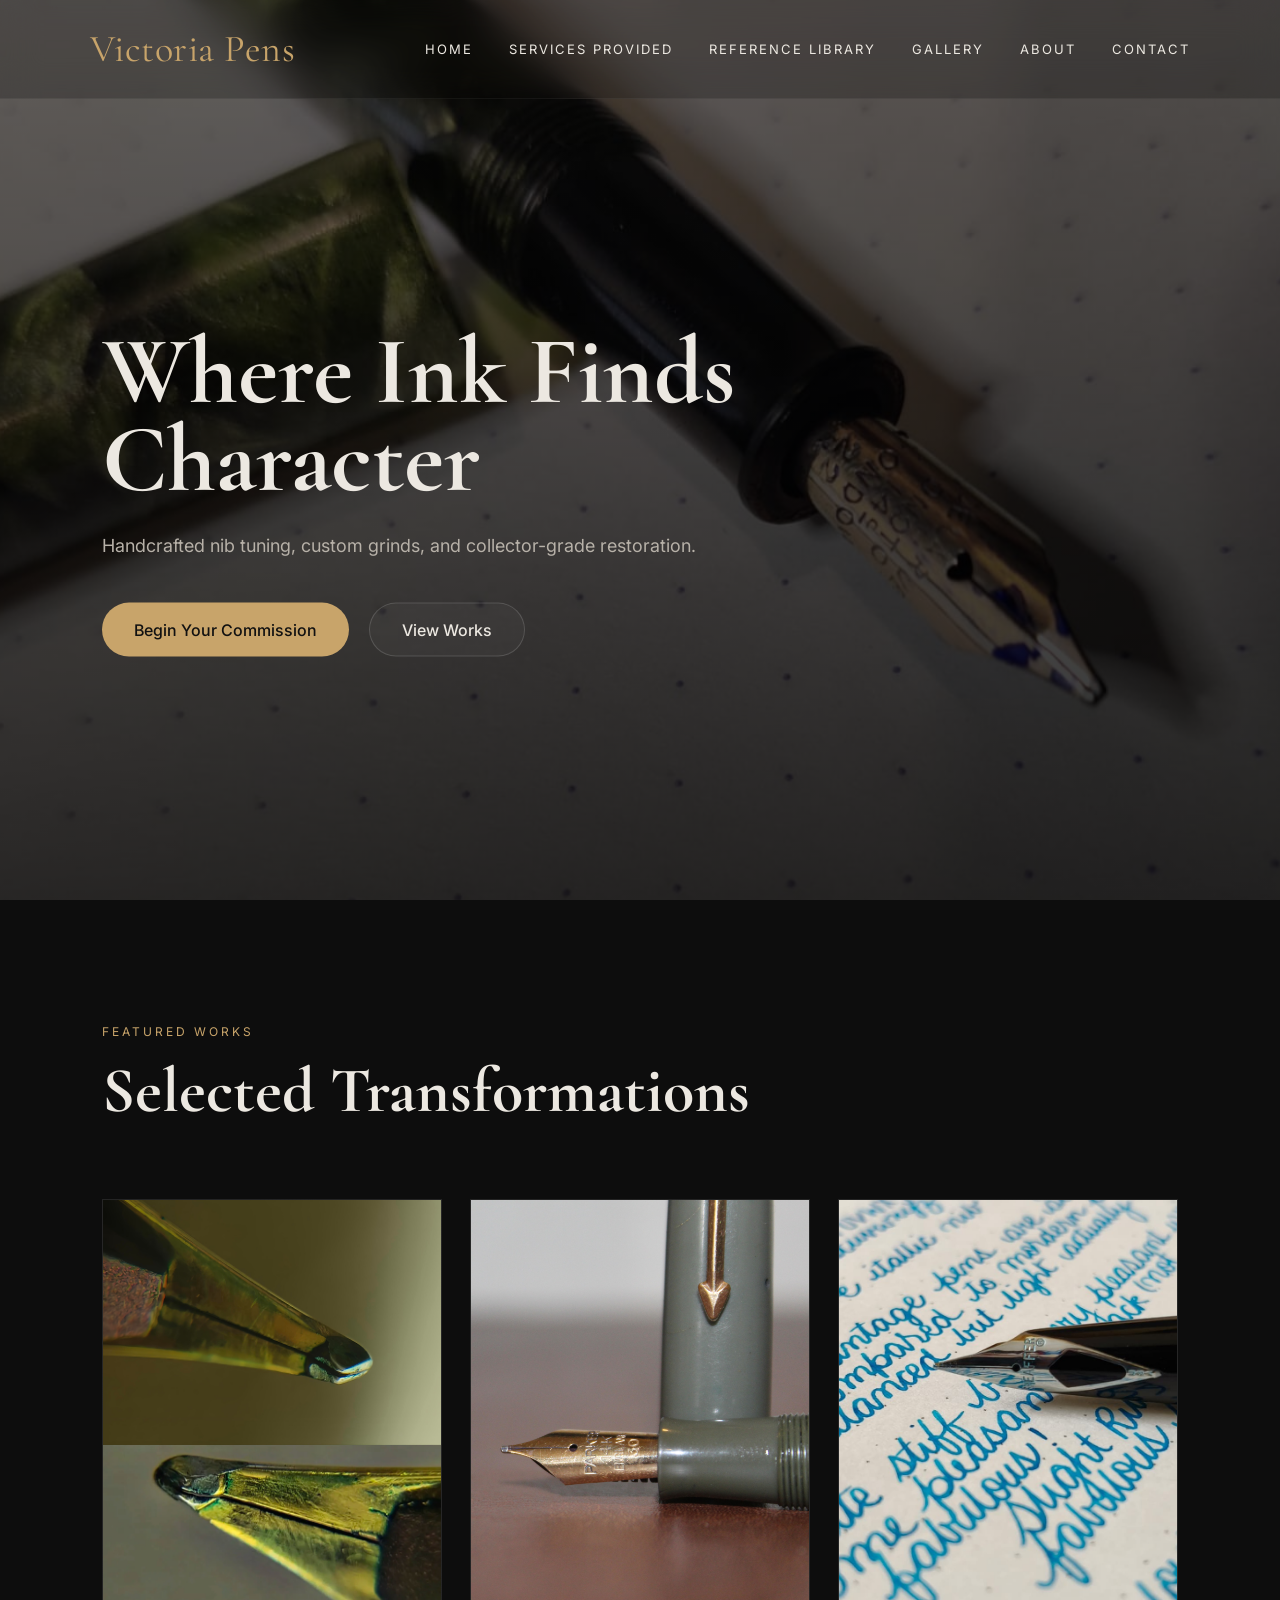
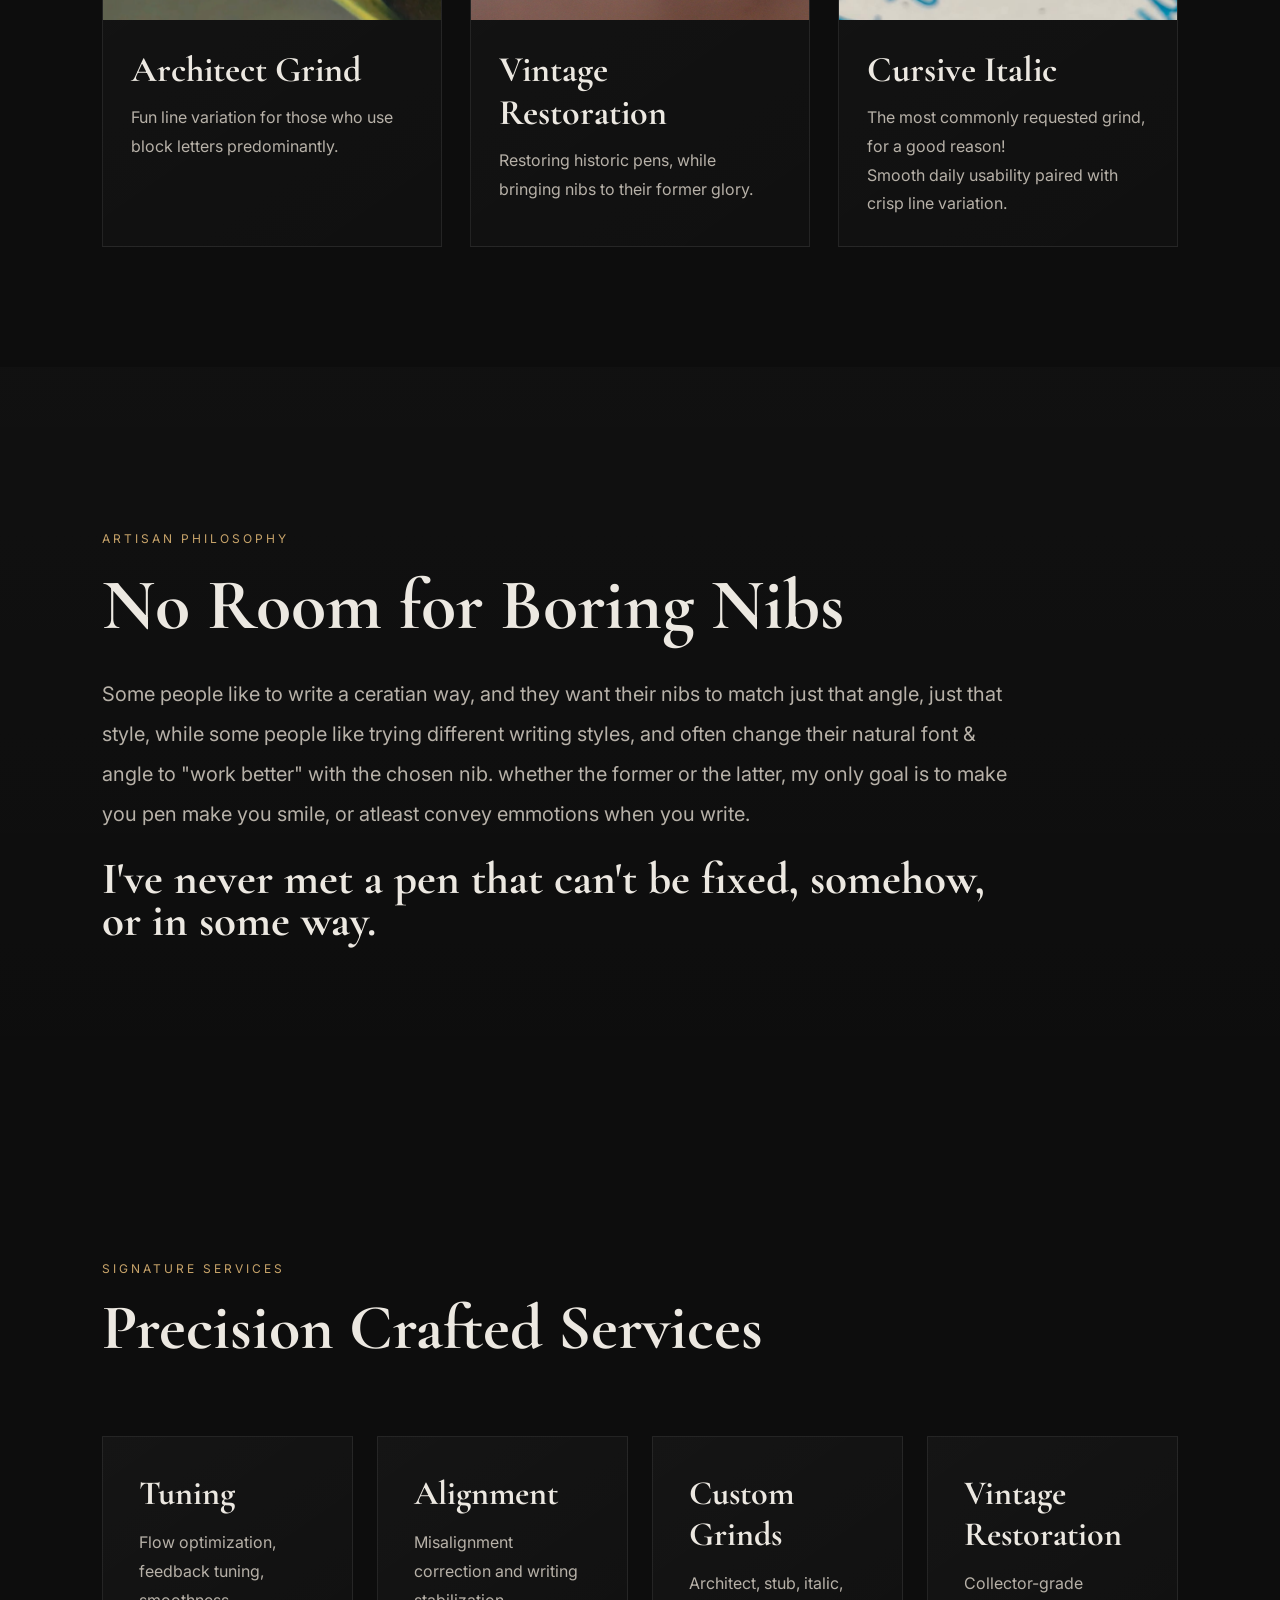
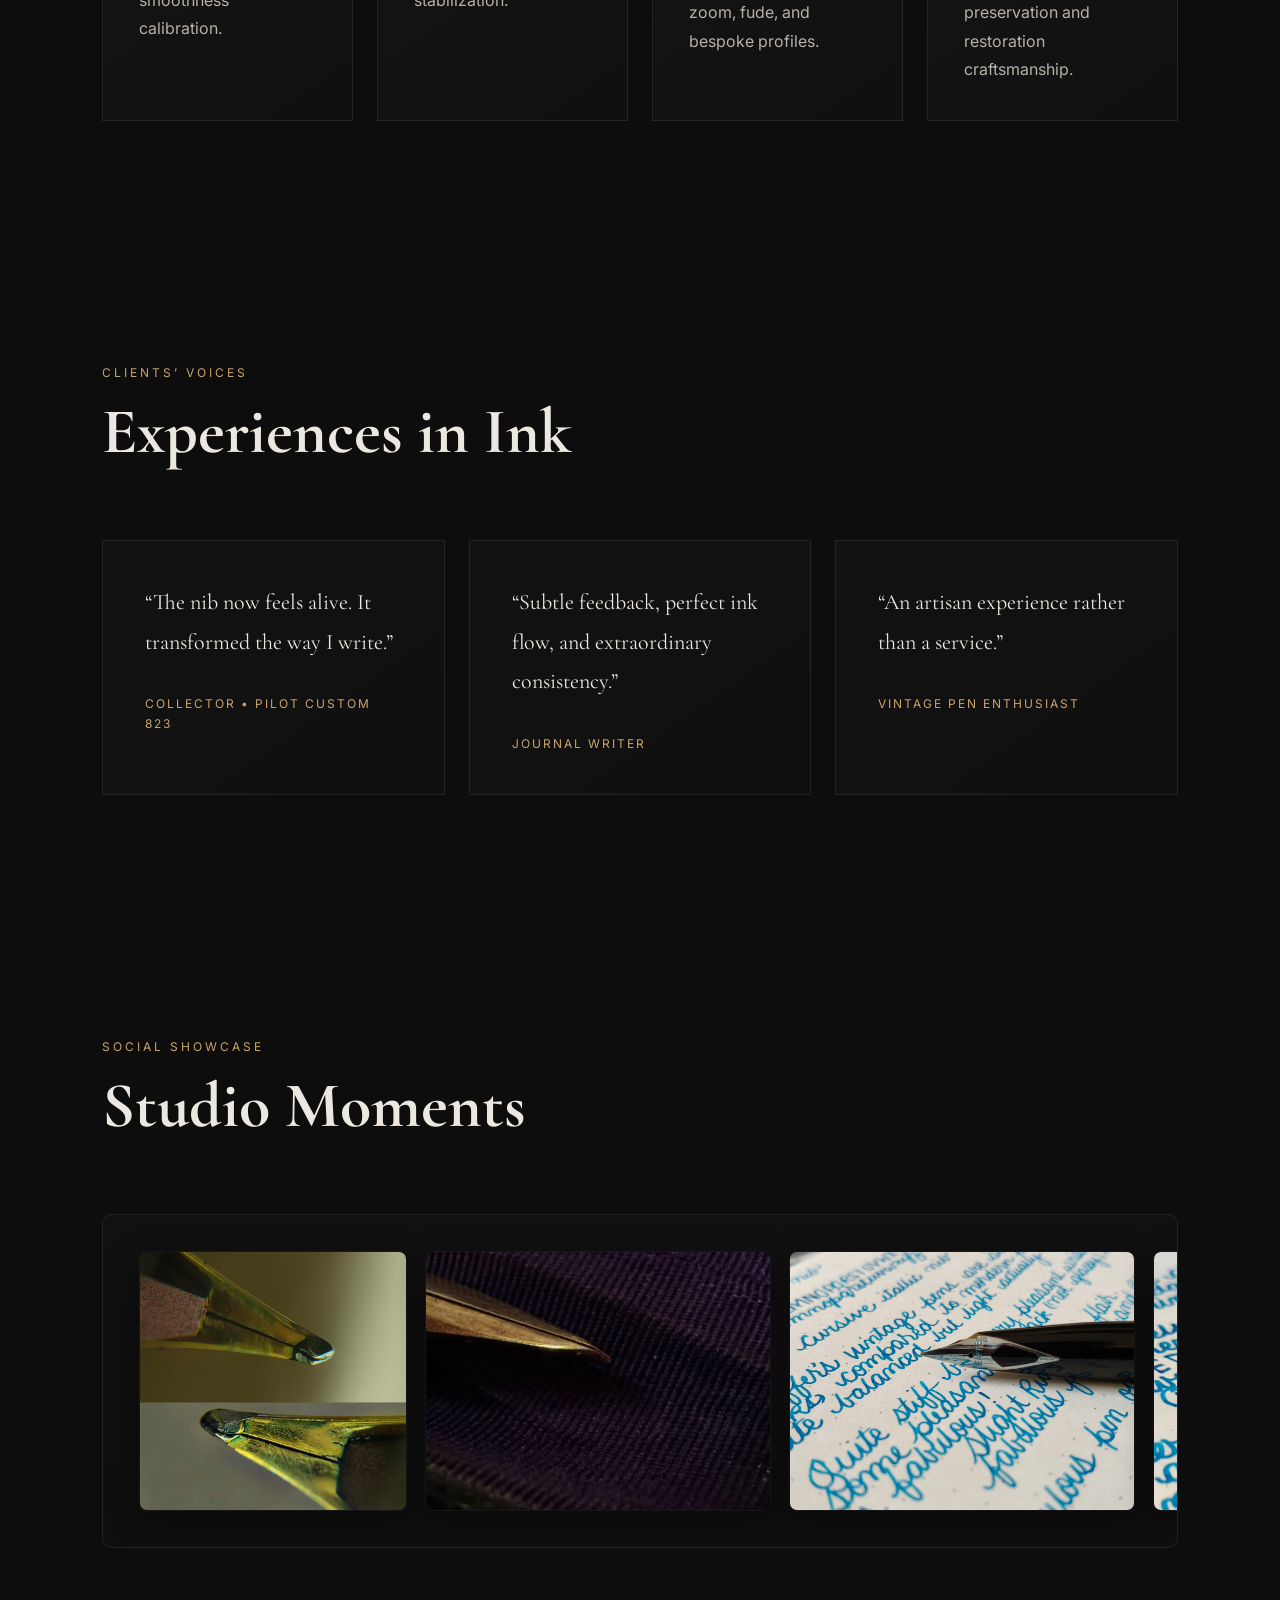
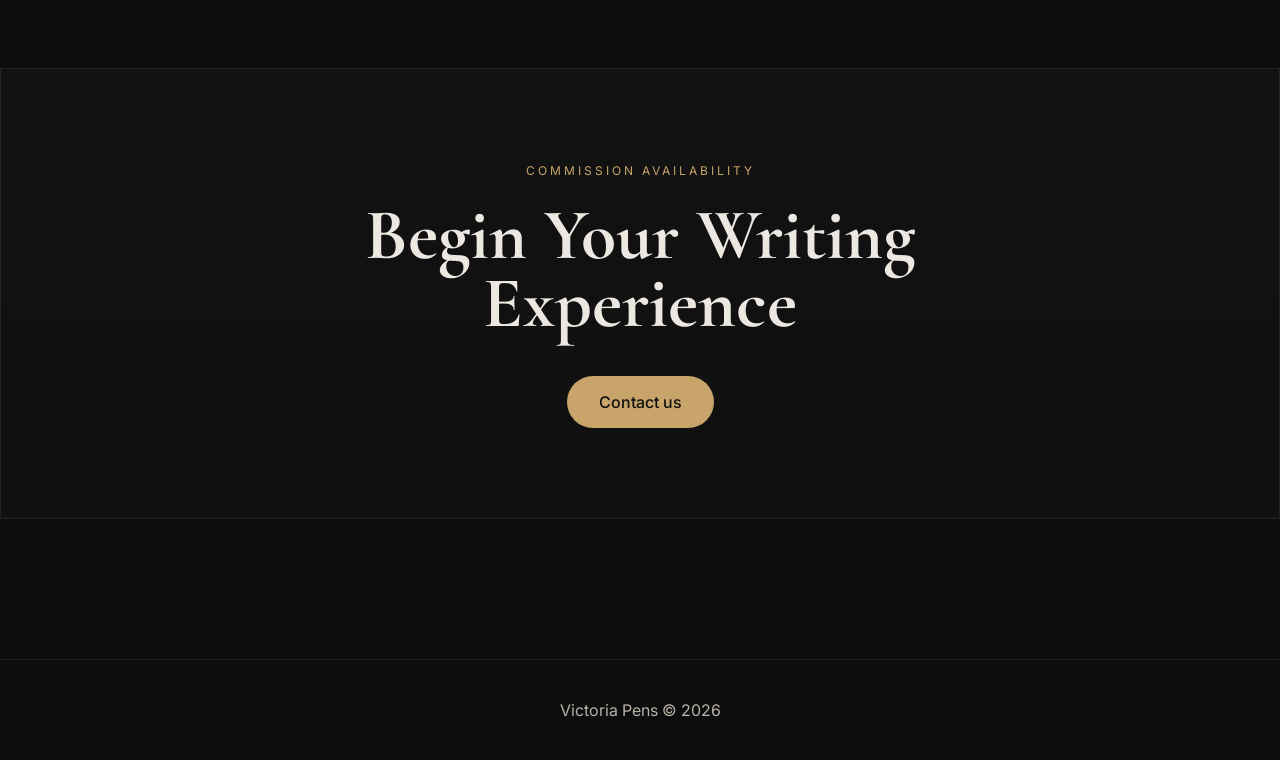
==== commit 86f2b246: "Add files via upload" ====
--- a/index.html
+++ b/index.html
@@ -93,13 +93,17 @@
       <span>Artisan Philosophy</span>
       <h2>No Room for Boring Nibs</h2>
 
-      <p>
-       I have never met a pen that can't be fixed,
+      <p style="font-size: 20px;">
+       Some people like to write a ceratian way, and they want their nibs to match just that angle, just that style, while some people like trying different writing
+       styles, and often change their natural font & angle to "work better" with
+       the chosen nib. whether the former or the latter, my only goal is to make you pen make you smile,
+       or atleast convey emmotions when you write.
       </p>
 
-      <p>
-        somehow or in someway.
-      </p>
+      <h2 style="font-size: 45px;">
+        I've never met a pen that can't be fixed, somehow, or in some way.
+      </h2>
+      
     </div>
   </section>
 
--- a/css/responsive.css
+++ b/css/responsive.css
@@ -1,7 +1,7 @@
 /* css/responsive.css */
 
-@media(max-width:1100px){
-
+/* 1100px breakpoint */
+@media (max-width:1100px) {
   .featured-grid,
   .service-grid,
   .quote-grid,
@@ -12,42 +12,63 @@
     font-size:42px;
   }
 
-  .hero h1{
-    @media(max-width:768px){
+  .navbar.nav-open nav a{
+    font-size:20px;
+    letter-spacing:3px;
+  }
+}
 
-      nav{
-        display:none;
-      }
+/* 768px and below */
+@media (max-width:768px) {
+  nav{
+    display:none;
+  }
 
-      .hero h1{
-        font-size:52px;
-      }
+  .hero-content h1,
+  .configurator-hero-content h1{
+    font-size:52px;
+  }
 
-      .section-heading h2{
-        font-size:42px;
-      }
+  .section-heading h2{
+    font-size:42px;
+  }
 
-      .featured-grid,
-      .service-grid,
-      .quote-grid,
-      .gallery-preview{
-        grid-template-columns:1fr;
-      }
+  .featured-grid,
+  .service-grid,
+  .quote-grid,
+  .gallery-preview{
+    grid-template-columns:1fr;
+  }
 
-      .hero-buttons{
-        flex-direction:column;
-      }
+  .hero-buttons{
+    flex-direction:column;
+  }
 
-      .contact-box{
-        padding:50px 30px;
-      }
+  .contact-box{
+    padding:50px 30px;
+  }
 
-      .contact-box h2{
-        font-size:42px;
-      }
+  .contact-box h2{
+    font-size:42px;
+  }
+}
 
-  
-    }
+/* small adjustments for very small screens */
+@media (max-width:480px) {
+  .hero-content,
+  .configurator-hero-content{
+    left:5%;
+    width:90%;
+    max-width:90%;
   }
-  .navbar.nav-open nav a{ font-size:20px; letter-spacing:3px; }
+
+  .navbar{
+    padding-left:5%;
+    padding-right:5%;
+  }
+
+  .hero-content h1,
+  .configurator-hero-content h1{
+    font-size:38px;
+  }
 }
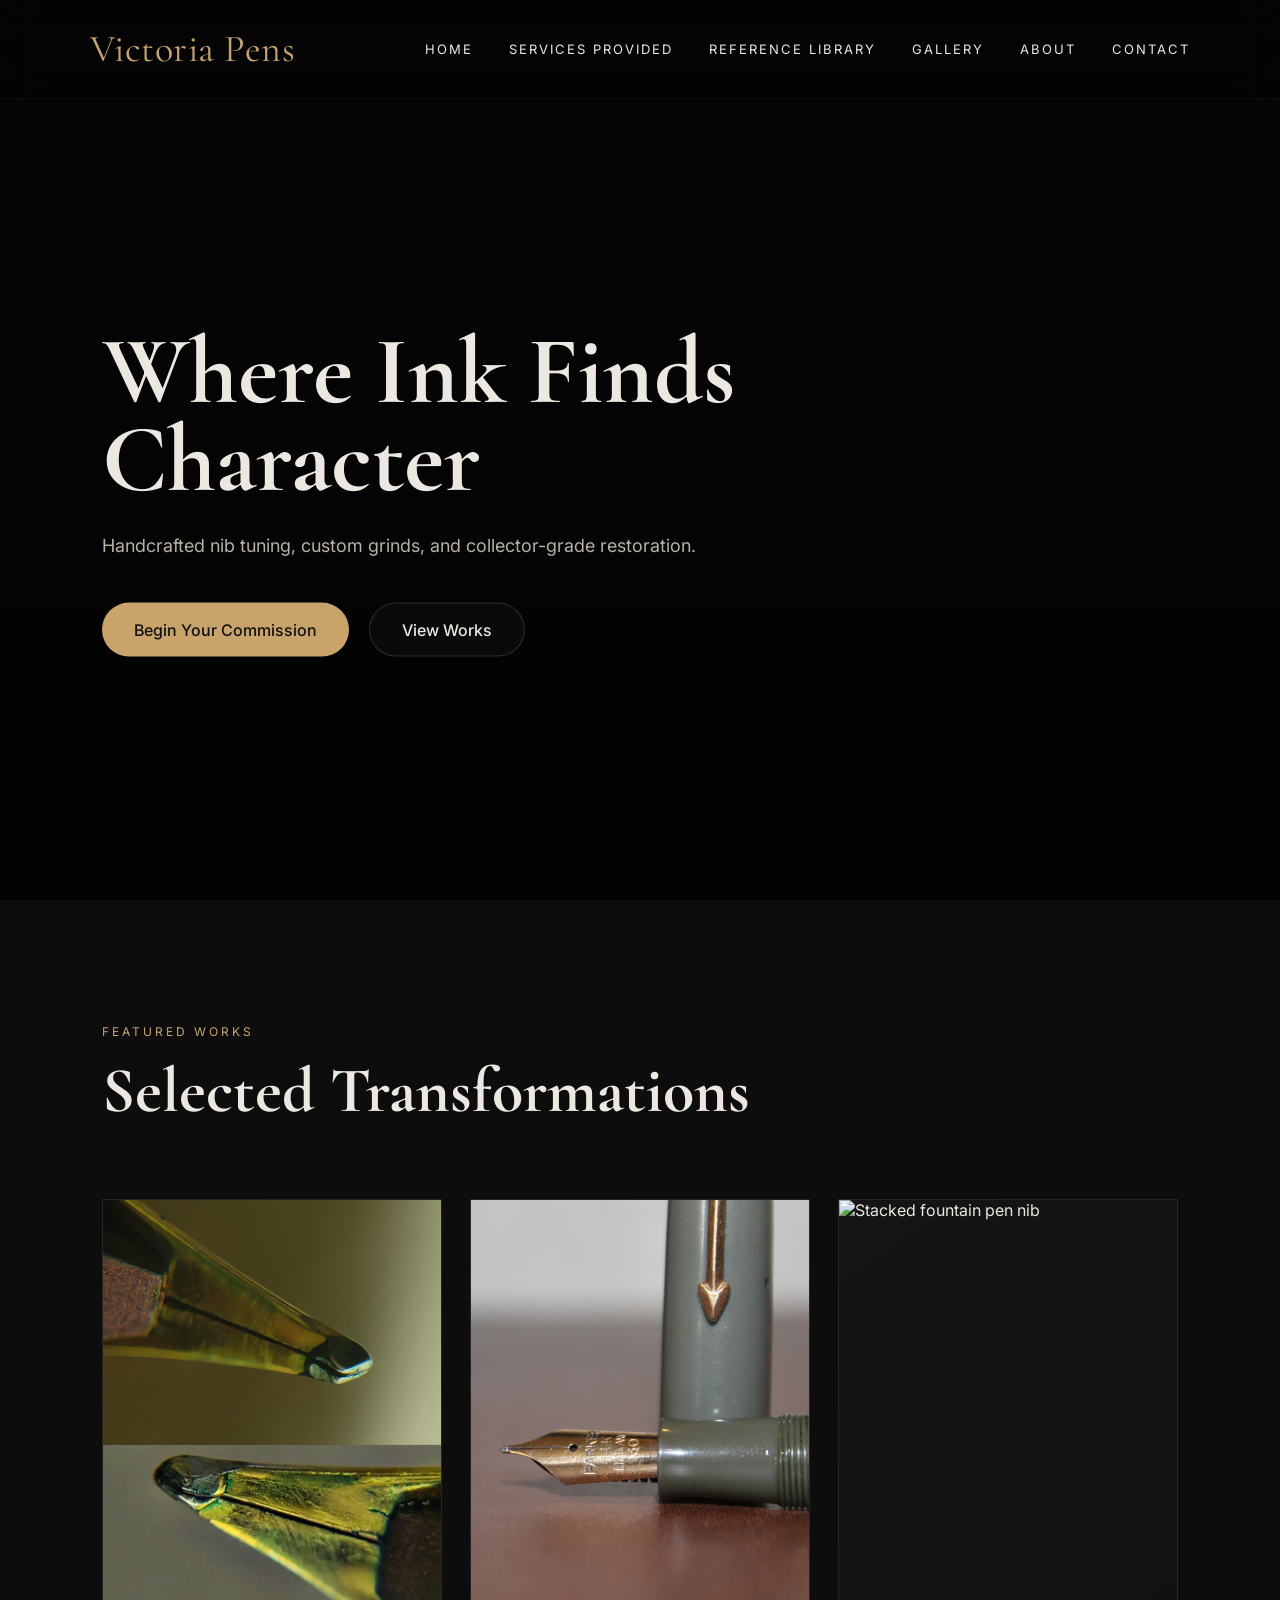
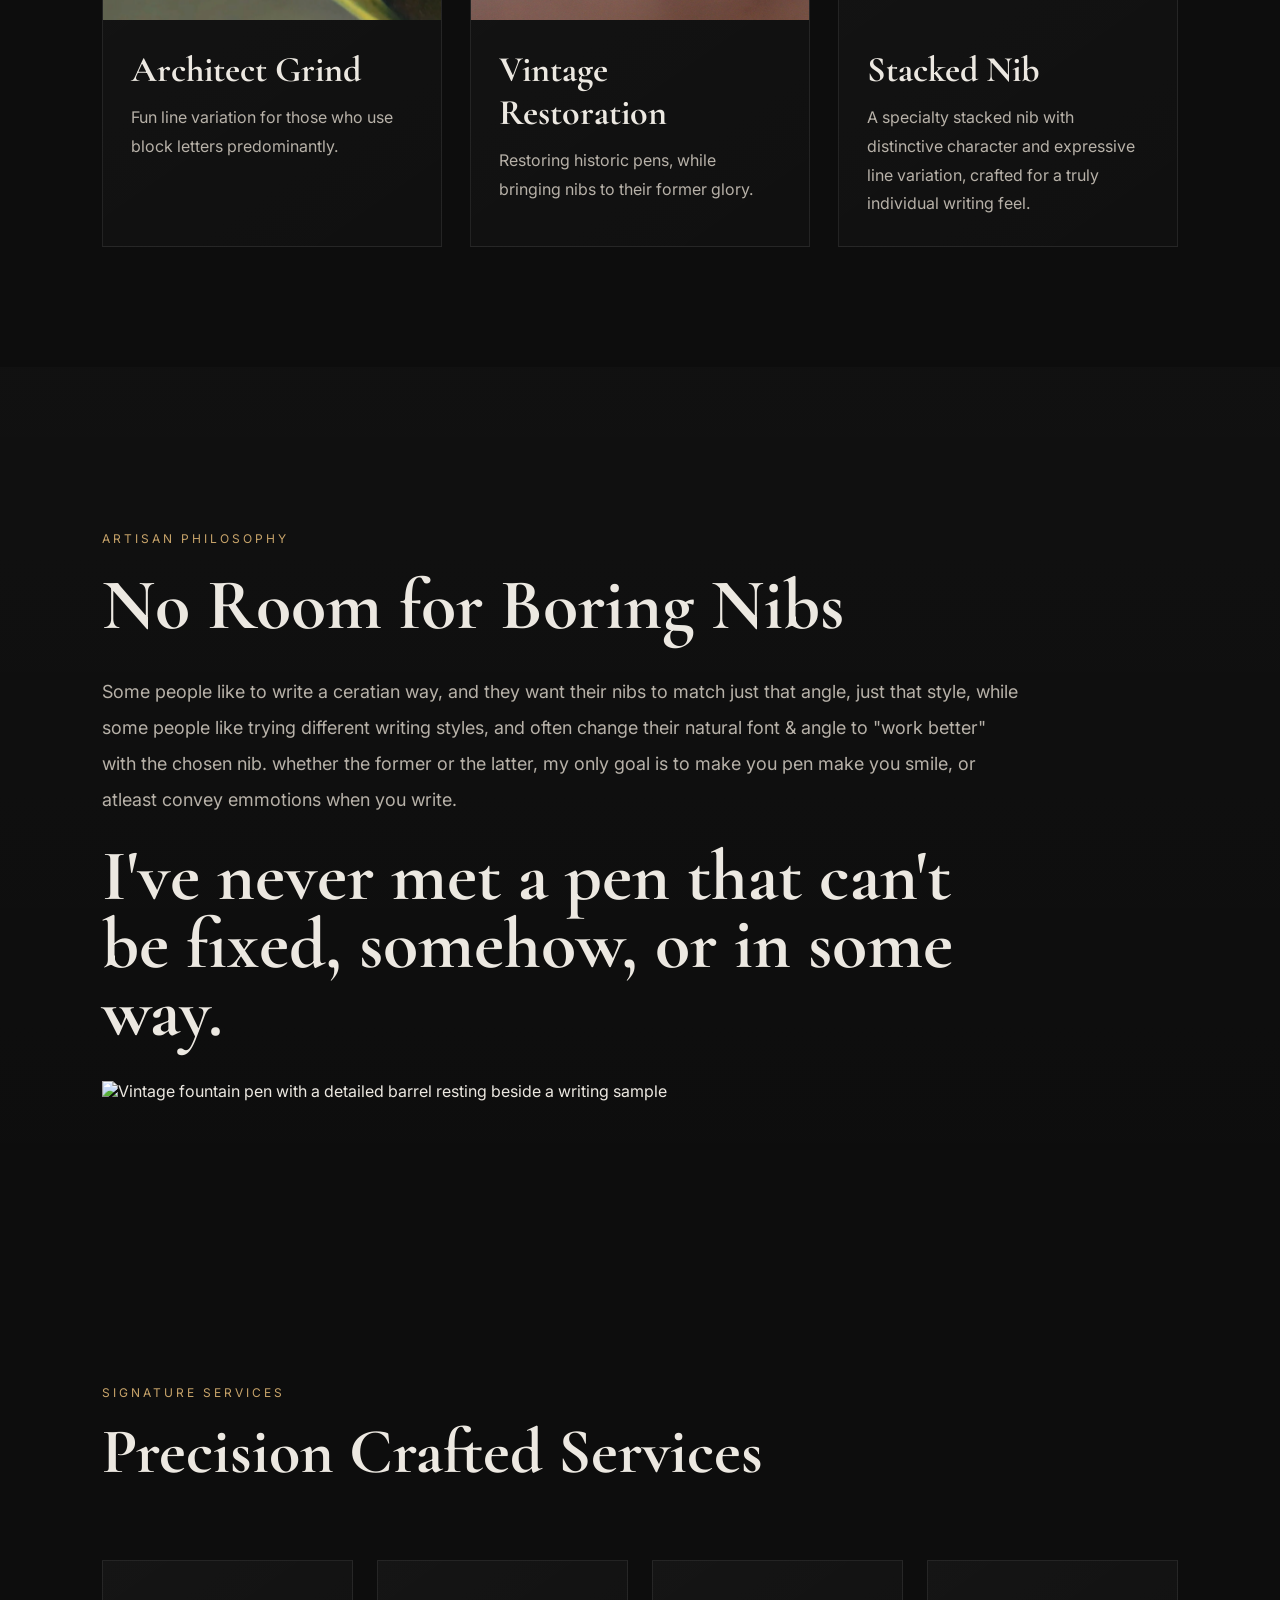
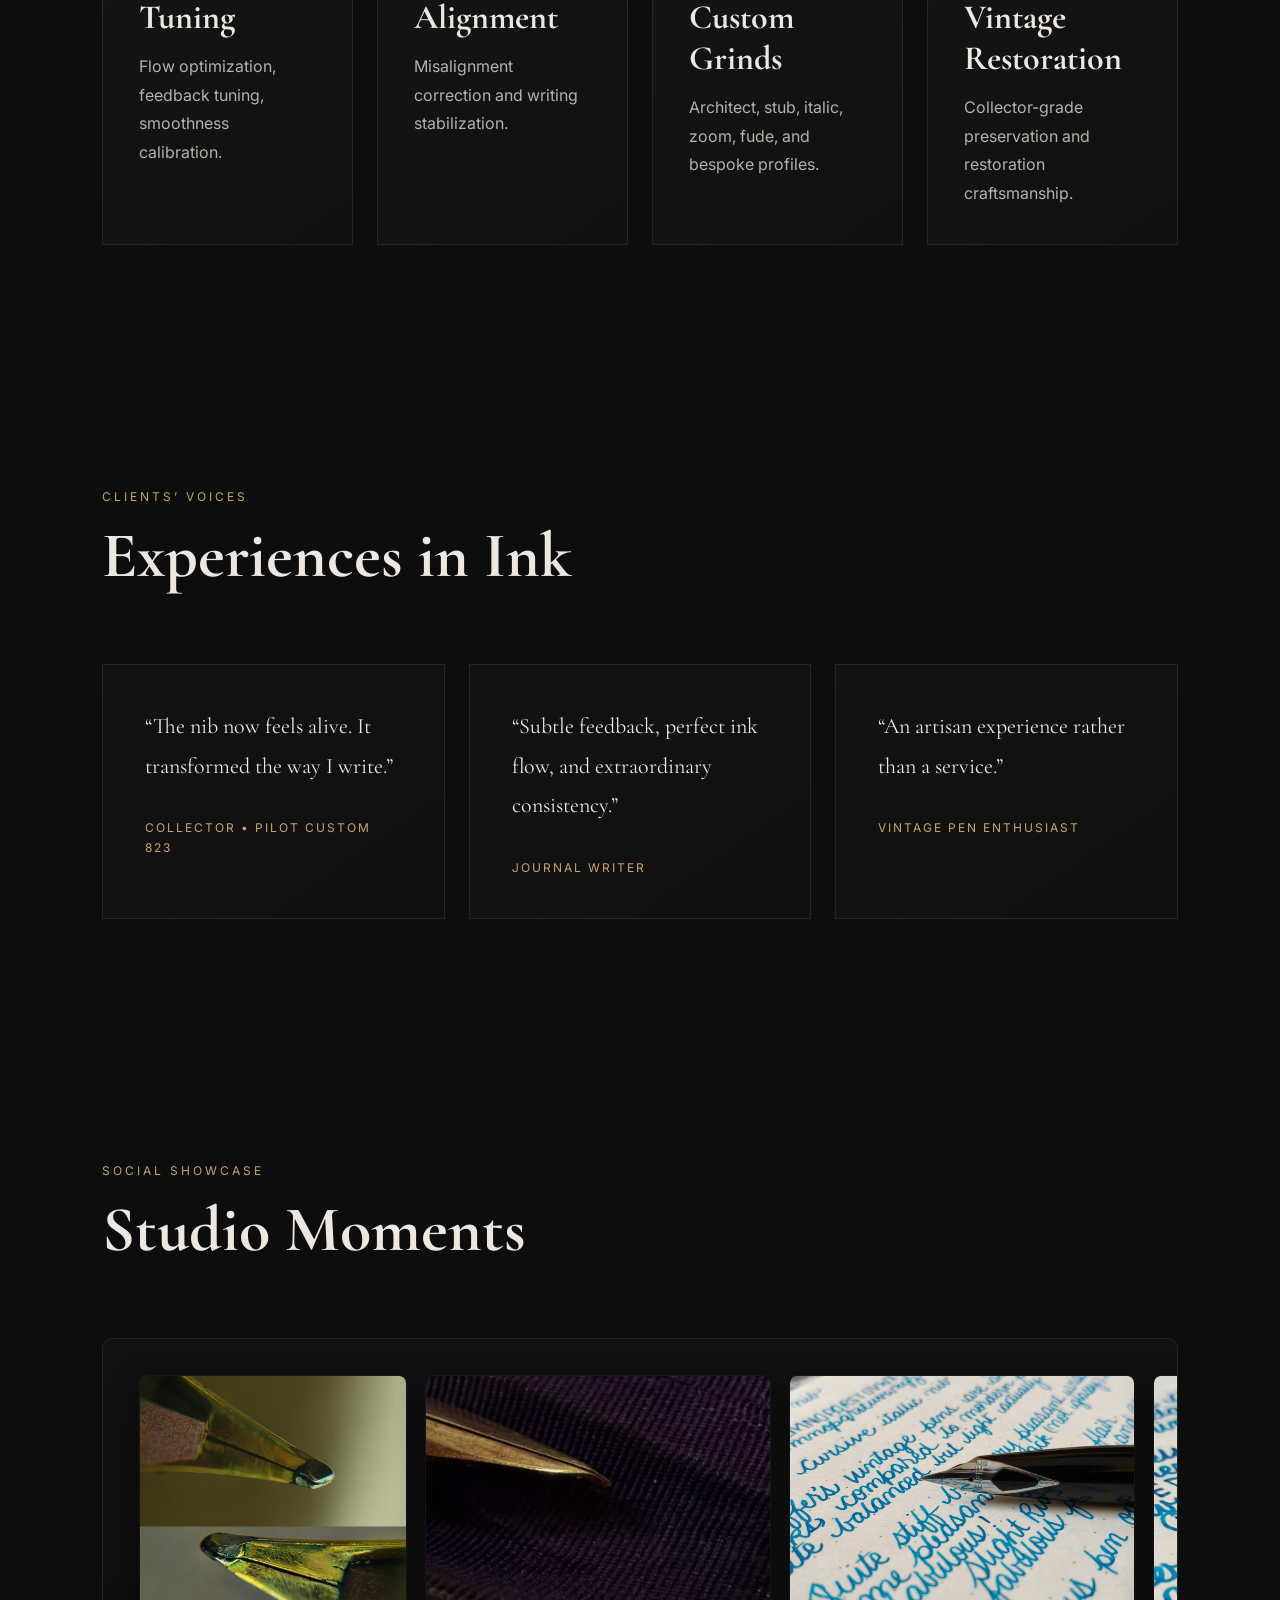
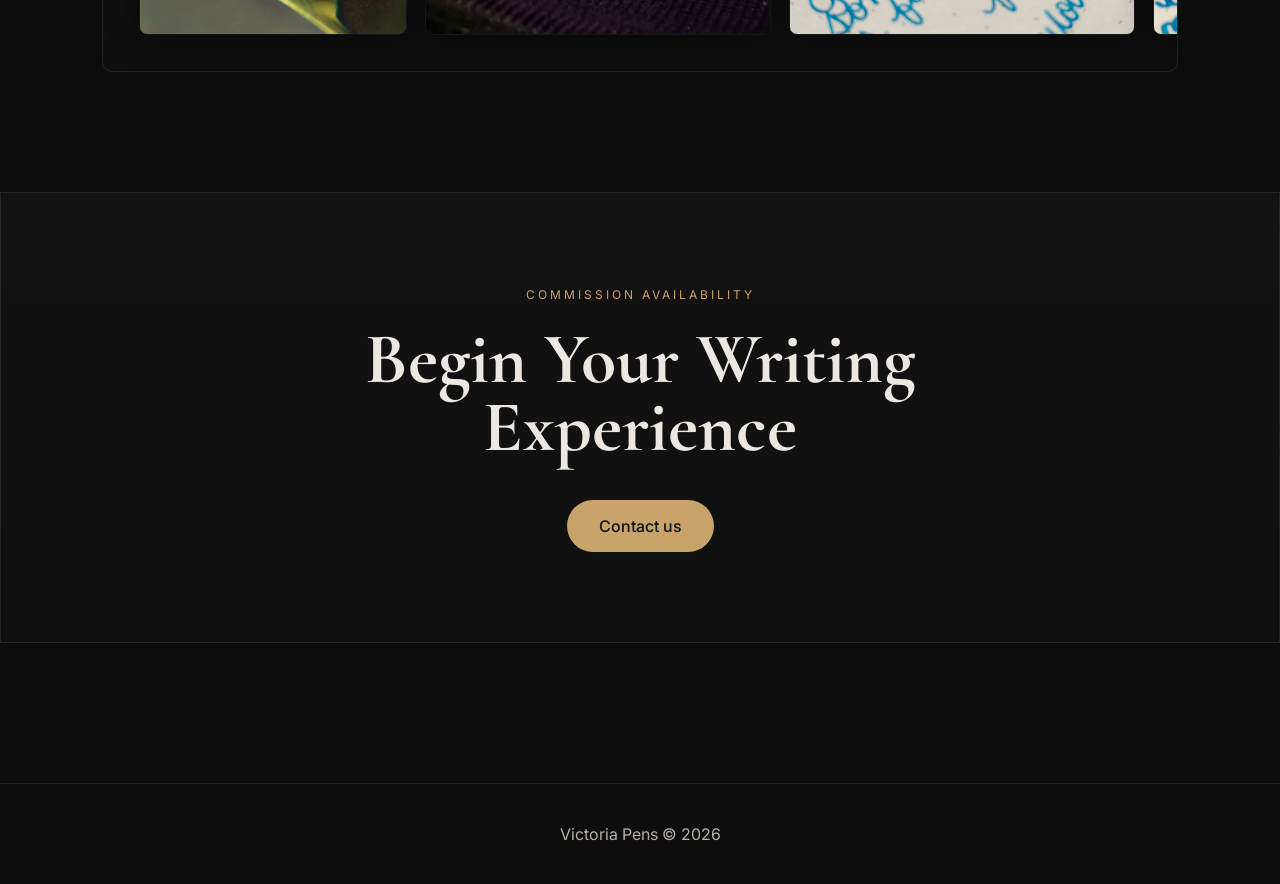
==== commit c9a40c27: "Add files via upload" ====
--- a/index.html
+++ b/index.html
@@ -4,11 +4,48 @@
 <head>
   <meta charset="UTF-8" />
   <meta name="viewport" content="width=device-width, initial-scale=1.0"/>
-  <title>Victoria Pens</title>
+  <title>Victoria Pens | Fountain Pen Nib Tuning &amp; Restoration</title>
+  <meta name="description" content="Handcrafted fountain pen nib tuning, custom grinds and collector-grade vintage restoration. Discover the craft and begin a commission with Victoria Pens.">
+  <meta name="robots" content="index, follow, max-image-preview:large">
+  <meta name="theme-color" content="#0d0d0d">
+  <link rel="canonical" href="https://victoriapens.com/">
+  <meta property="og:type" content="website">
+  <meta property="og:site_name" content="Victoria Pens">
+  <meta property="og:title" content="Victoria Pens | Fountain Pen Nib Tuning &amp; Restoration">
+  <meta property="og:description" content="Handcrafted fountain pen nib tuning, custom grinds and collector-grade vintage restoration. Discover the craft and begin a commission with Victoria Pens.">
+  <meta property="og:url" content="https://victoriapens.com/">
+  <meta property="og:image" content="https://victoriapens.com/assets/images/moot_teaser.jpeg">
+  <meta property="og:image:alt" content="A preview of custom fountain pen work from Victoria Pens">
+  <meta name="twitter:card" content="summary_large_image">
+  <meta name="twitter:title" content="Victoria Pens | Fountain Pen Nib Tuning &amp; Restoration">
+  <meta name="twitter:description" content="Handcrafted fountain pen nib tuning, custom grinds and collector-grade vintage restoration. Discover the craft and begin a commission with Victoria Pens.">
+  <meta name="twitter:image" content="https://victoriapens.com/assets/images/moot_teaser.jpeg">
+  <meta name="twitter:image:alt" content="A preview of custom fountain pen work from Victoria Pens">
 
   <link rel="stylesheet" href="css/style.css">
   <link rel="stylesheet" href="css/animations.css">
   <link rel="stylesheet" href="css/responsive.css">
+  <script type="application/ld+json">
+  {
+    "@context": "https://schema.org",
+    "@graph": [
+      {
+        "@type": "WebSite",
+        "@id": "https://victoriapens.com/#website",
+        "url": "https://victoriapens.com/",
+        "name": "Victoria Pens",
+        "inLanguage": "en",
+        "publisher": { "@id": "https://victoriapens.com/#organization" }
+      },
+      {
+        "@type": "Organization",
+        "@id": "https://victoriapens.com/#organization",
+        "name": "Victoria Pens",
+        "url": "https://victoriapens.com/"
+      }
+    ]
+  }
+  </script>
 </head>
 <body>
 
@@ -36,7 +73,11 @@
   </header>
 
   <section class="hero">
-    <img src="assets\images\onoto-lander2.jpeg" alt="">
+    <img src="assets\images\moot_teaser.jpeg" alt="Fountain pen concept sketch for Victoria Pens">
+    <div class="hero-popover" role="note" aria-label="Coming soon">
+      <span class="hero-popover-label">Studio Note</span>
+      <strong>Stay Tuned</strong>
+    </div>
     <div class="overlay"></div>
 
     <div class="hero-content">
@@ -63,7 +104,7 @@
 
     <div class="featured-grid">
       <div class="featured-card">
-        <img src="assets\images\COLLAGE2.jpg" alt="">
+        <img src="assets\images\COLLAGE2.jpg" alt="Collection of custom fountain pen nib grinds" loading="lazy">
         <div class="card-content">
           <h3>Architect Grind</h3>
           <p>Fun line variation for those who use block letters predominantly.</p>
@@ -71,7 +112,7 @@
       </div>
 
       <div class="featured-card">
-        <img src="assets\images\PARKERVINTAGE.jpg" alt="">
+        <img src="assets\images\PARKERVINTAGE.jpg" alt="Vintage Parker fountain pen restoration" loading="lazy">
         <div class="card-content">
           <h3>Vintage Restoration</h3>
           <p>Restoring historic pens, while bringing nibs to their former glory.</p>
@@ -79,31 +120,40 @@
       </div>
 
       <div class="featured-card">
-        <img src="assets/images/nib-placeholder2.jpeg" alt="">
+        <img src="assets/images/stack_nib.jpeg" alt="Stacked fountain pen nib">
         <div class="card-content">
-          <h3>Cursive Italic</h3>
-          <p>The most commonly requested grind, for a good reason! <br> Smooth daily usability paired with crisp line variation.</p>
+          <h3>Stacked Nib</h3>
+          <p>A specialty stacked nib with distinctive character and expressive line variation, crafted for a truly individual writing feel.</p>
         </div>
       </div>
     </div>
   </section>
 
   <section class="philosophy reveal">
-    <div class="philosophy-content">
-      <span>Artisan Philosophy</span>
-      <h2>No Room for Boring Nibs</h2>
-
-      <p style="font-size: 20px;">
-       Some people like to write a ceratian way, and they want their nibs to match just that angle, just that style, while some people like trying different writing
-       styles, and often change their natural font & angle to "work better" with
-       the chosen nib. whether the former or the latter, my only goal is to make you pen make you smile,
-       or atleast convey emmotions when you write.
-      </p>
-
-      <h2 style="font-size: 45px;">
-        I've never met a pen that can't be fixed, somehow, or in some way.
-      </h2>
-      
+    <div class="philosophy-layout">
+      <div class="philosophy-content">
+        <span>Artisan Philosophy</span>
+        <h2>No Room for Boring Nibs</h2>
+
+        <p>
+          Some people like to write a ceratian way, and they want their nibs to match just that angle, just that style, while some people like trying different writing
+          styles, and often change their natural font &amp; angle to "work better" with
+          the chosen nib. whether the former or the latter, my only goal is to make you pen make you smile,
+          or atleast convey emmotions when you write.
+        </p>
+
+        <h2 class="philosophy-quote">
+          I've never met a pen that can't be fixed, somehow, or in some way.
+        </h2>
+      </div>
+
+      <figure class="philosophy-image">
+        <img
+          src="assets/images/vintagefountainpenstonework.jpeg"
+          alt="Vintage fountain pen with a detailed barrel resting beside a writing sample"
+          loading="lazy"
+        >
+      </figure>
     </div>
   </section>
 
@@ -180,30 +230,30 @@
       <div class="carousel-slider">
         <div class="carousel-track">
           
-          <img src="assets/images/COLLAGE2.jpg" alt="">
-          <img src="assets/images/dippen.jpeg" alt="">
-          <img src="assets/images/hero-placeholder.jpeg" alt="">
-          <img src="assets/images/hero-placeholder1.jpeg" alt="">
-          <img src="assets/images/lander-onoto1.jpeg" alt="">
-          <img src="assets/images/lyrics.jpeg" alt="">
-          <img src="assets/images/marcotester.jpg" alt="">
-          <img src="assets/images/multiplepens.jpg" alt="">
-          <img src="assets/images/nib-placeholder.jpeg" alt="">
-          <img src="assets/images/nib-placeholder1.jpeg" alt="">
-          <img src="assets/images/nib-placeholder2.jpeg" alt="">
-          <img src="assets/images/onoto-full-body.jpeg" alt="">
-          <img src="assets/images/onoto-lander2.jpeg" alt="">
-          <img src="assets/images/onoto-writing-sample.jpeg" alt="">
-          <img src="assets/images/over-under-feed.jpeg" alt="">
-          <img src="assets/images/PARKERVINTAGE.jpg" alt="">
-          <img src="assets/images/sample-placeholder.jpeg" alt="">
-          <img src="assets/images/sample-placeholder1.jpeg" alt="">
-          <img src="assets/images/sample-placeholder2.jpeg" alt="">
-          <img src="assets/images/sample-placeholder3.jpeg" alt="">
-          <img src="assets/images/sample-placeholder4.jpeg" alt="">
-          <img src="assets/images/VINTAGEN8B3.jpg" alt="">
-          <img src="assets/images/watermancloseup.jpg" alt="">
-          <img src="assets/images/watermanfullpen.jpg" alt="">
+          <img src="assets/images/COLLAGE2.jpg" alt="A collage of fountain pen nib work" loading="lazy">
+          <img src="assets/images/dippen.jpeg" alt="Dip pen and writing sample" loading="lazy">
+          <img src="assets/images/hero-placeholder.jpeg" alt="Fountain pen detail from the studio" loading="lazy">
+          <img src="assets/images/hero-placeholder1.jpeg" alt="Close-up of a fountain pen" loading="lazy">
+          <img src="assets/images/lander-onoto1.jpeg" alt="Vintage Onoto fountain pen" loading="lazy">
+          <img src="assets/images/lyrics.jpeg" alt="Fountain pen writing sample" loading="lazy">
+          <img src="assets/images/marcotester.jpg" alt="Fountain pen nib testing" loading="lazy">
+          <img src="assets/images/multiplepens.jpg" alt="A collection of fountain pens" loading="lazy">
+          <img src="assets/images/nib-placeholder.jpeg" alt="Close-up of a fountain pen nib" loading="lazy">
+          <img src="assets/images/nib-placeholder1.jpeg" alt="Fountain pen nib detail" loading="lazy">
+          <img src="assets/images/nib-placeholder2.jpeg" alt="Fountain pen nib with writing sample" loading="lazy">
+          <img src="assets/images/onoto-full-body.jpeg" alt="Full view of a vintage Onoto fountain pen" loading="lazy">
+          <img src="assets/images/onoto-lander2.jpeg" alt="Vintage Onoto fountain pen detail" loading="lazy">
+          <img src="assets/images/onoto-writing-sample.jpeg" alt="Writing sample from a vintage Onoto pen" loading="lazy">
+          <img src="assets/images/over-under-feed.jpeg" alt="Fountain pen overfeed and underfeed detail" loading="lazy">
+          <img src="assets/images/PARKERVINTAGE.jpg" alt="Restored vintage Parker fountain pen" loading="lazy">
+          <img src="assets/images/sample-placeholder.jpeg" alt="Fountain pen and ink writing sample" loading="lazy">
+          <img src="assets/images/sample-placeholder1.jpeg" alt="Handwritten sample made with a fountain pen" loading="lazy">
+          <img src="assets/images/sample-placeholder2.jpeg" alt="Fountain pen writing sample on paper" loading="lazy">
+          <img src="assets/images/sample-placeholder3.jpeg" alt="Fountain pen detail from the collection" loading="lazy">
+          <img src="assets/images/sample-placeholder4.jpeg" alt="Fountain pen shown in the studio" loading="lazy">
+          <img src="assets/images/VINTAGEN8B3.jpg" alt="Vintage fountain pen restoration" loading="lazy">
+          <img src="assets/images/watermancloseup.jpg" alt="Close-up of a Waterman fountain pen" loading="lazy">
+          <img src="assets/images/watermanfullpen.jpg" alt="Full view of a Waterman fountain pen" loading="lazy">
         </div>
         <div class="carousel-track" aria-hidden="true"></div>
       </div>
